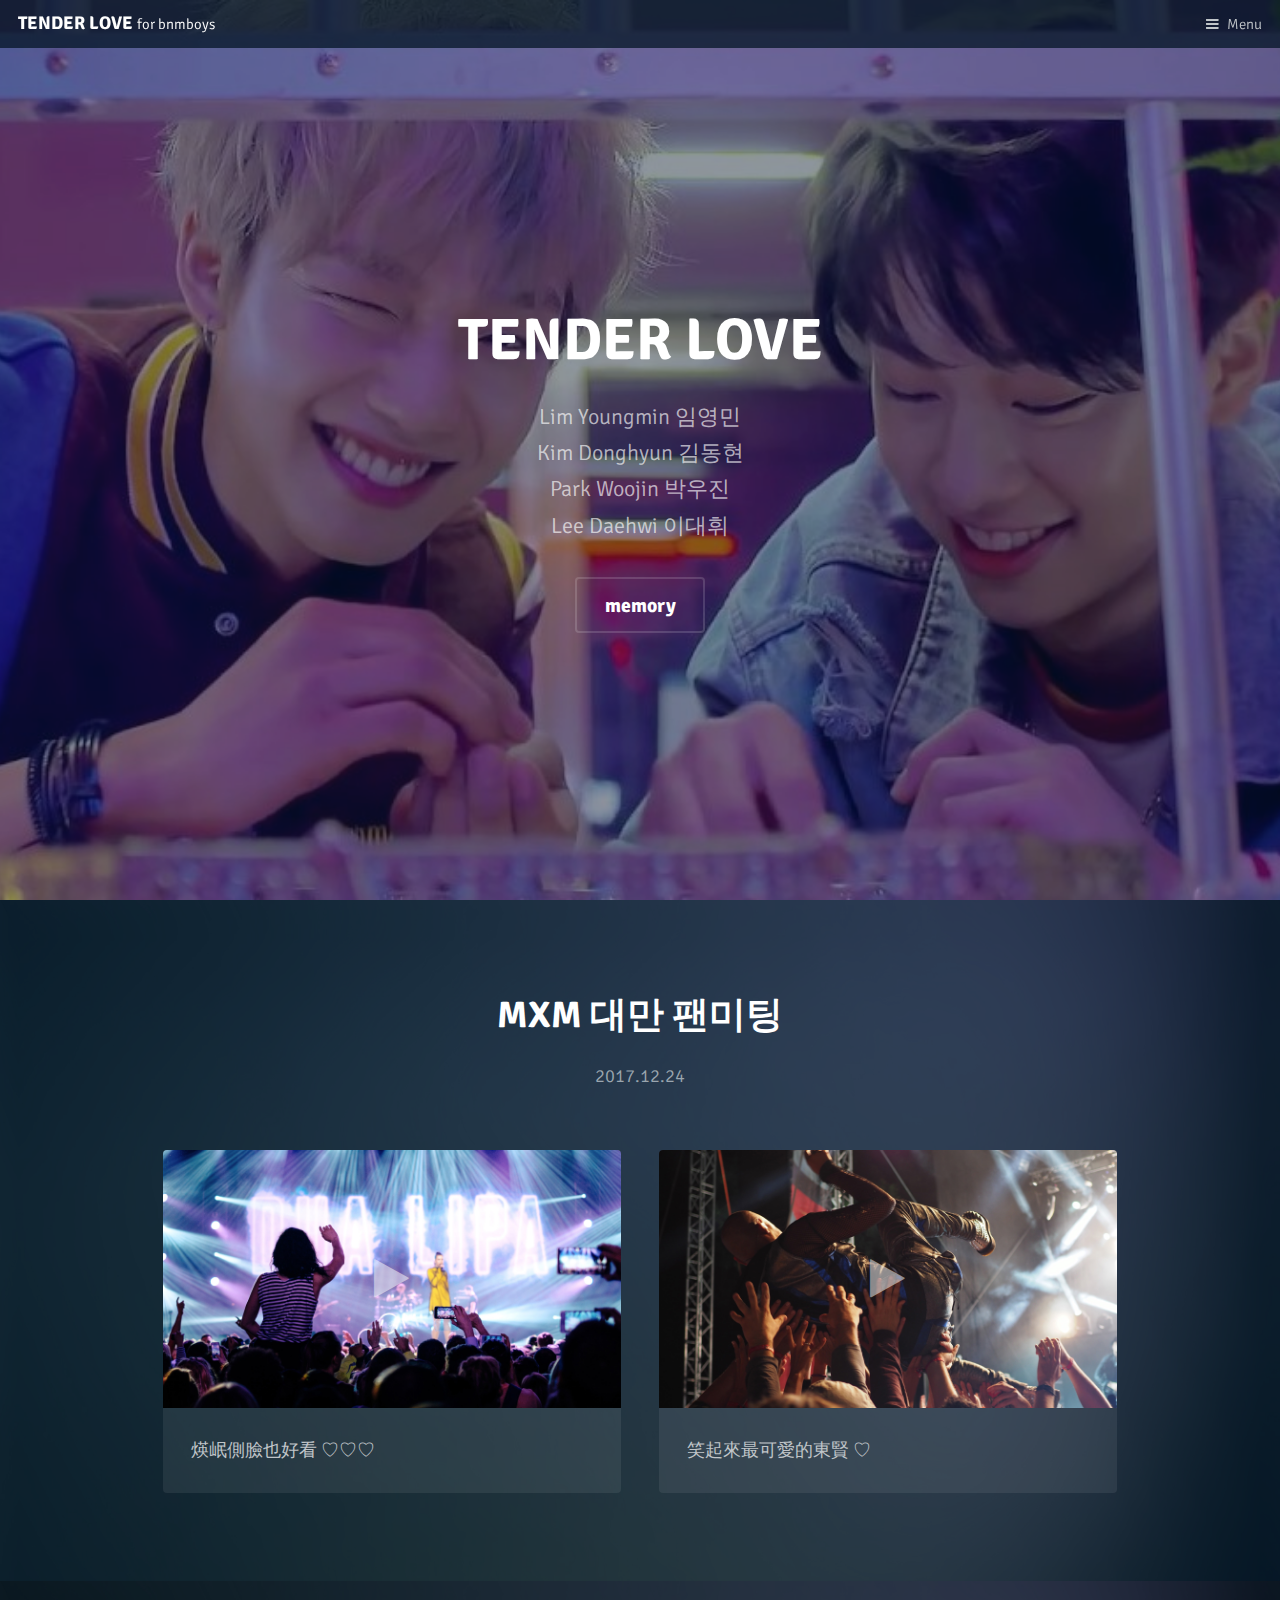
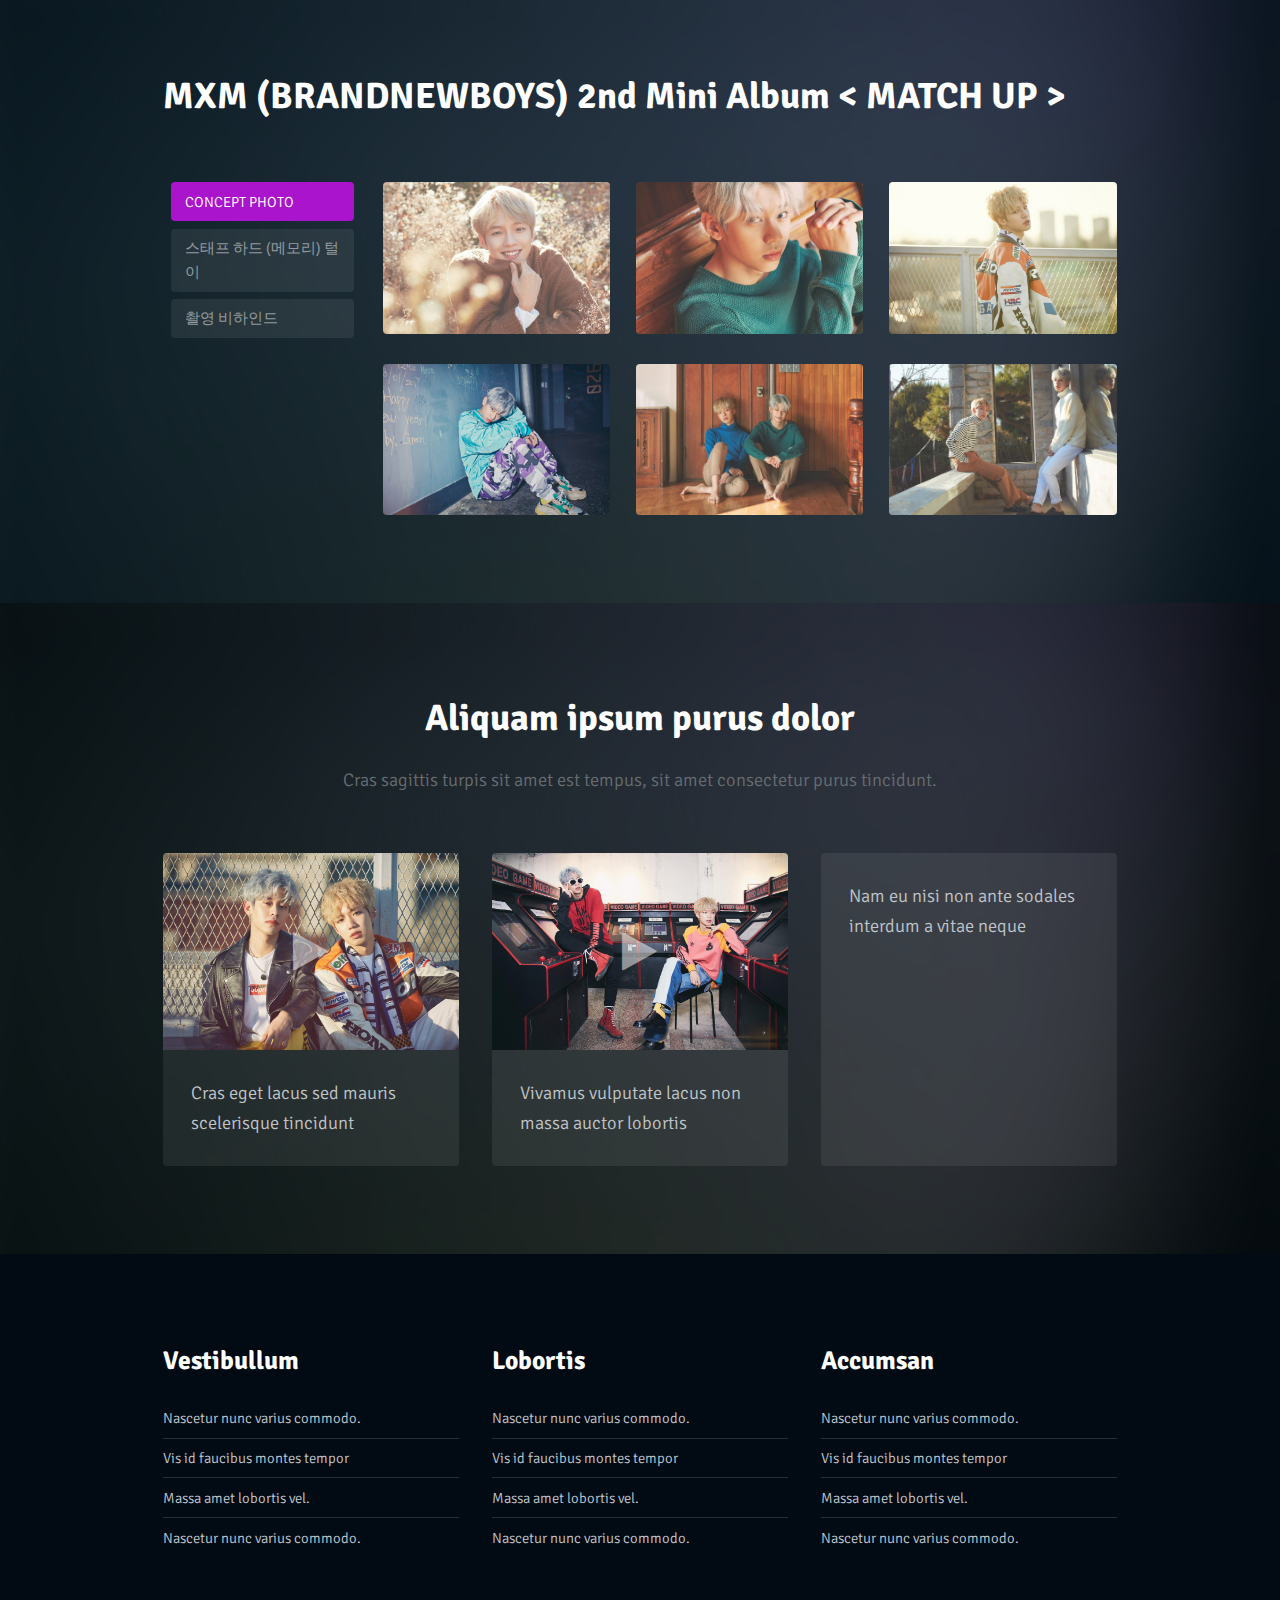
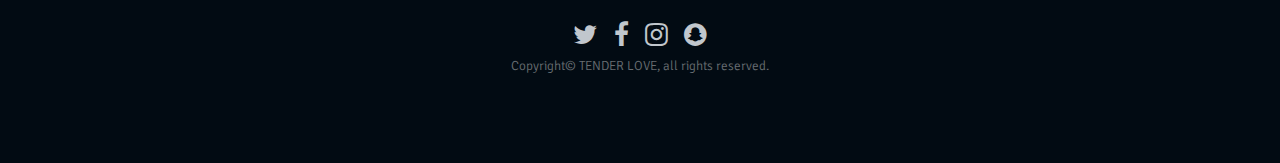
==== index.html @ dfe6dac9 "ｏｋ" ====
<!DOCTYPE HTML>
<html>
	<head>
		<title>TENDER LOVE</title>
		<meta charset="utf-8" />
		<meta name="viewport" content="width=device-width, initial-scale=1" />
		<link rel="stylesheet" href="assets/css/main.css" />
		<link rel="shortcut icon" href="images/pic00.jpg">
	</head>
	<body>

		<!-- Header -->
			<header id="header">
				<h1><a href="#">TENDER LOVE <span>for bnmboys</span></a></h1>
				<a href="#menu">Menu</a>
			</header>

		<!-- Nav -->
			<nav id="menu">
				<ul class="links">
					<li><a href="index.html">Home</a></li>
					<li><a href="generic.html">MXM TAIWAN FANMEETING</a></li>
					<li><a href="elements.html">MEMBERS INTRODUCE</a></li>
				</ul>
			</nav>

			<!-- Banner -->
			<!--
				To use a video as your background, set data-video to the name of your video without
				its extension (eg. images/banner). Your video must be available in both .mp4 and .webm
				formats to work correctly.
			-->
				<section id="banner" data-video="images/banner">
					<div class="inner">
						<header>
							<h1>TENDER LOVE</h1>
							<p>Lim Youngmin 임영민<br />Kim Donghyun 김동현<br />Park Woojin 박우진<br />Lee Daehwi 이대휘<br />
							</p>
						</header>
						<a href="#main" class="button big alt scrolly">memory</a>
					</div>

				</section>

		<!-- Main -->
			<div id="main">

			<!-- One -->
				<section class="wrapper style1">
					<div class="inner">
						<header class="align-center">
							<h2>MXM 대만 팬미팅</h2>
							<p>2017.12.24</p>
						</header>
						<!-- 2 Column Video Section -->
							<div class="flex flex-2">
								<div class="video col">
									<div class="image fit">
										<img src="images/pic07.jpg" alt="" />
										<div class="arrow">
											<div class="icon fa-play"></div>
										</div>
									</div>
									<p class="caption">
										煐岷側臉也好看 ♡♡♡
									</p>
									<a href="generic.html" class="link"><span>Click Me</span></a>
								</div>
								<div class="video col">
									<div class="image fit">
										<img src="images/pic08.jpg" alt="" />
										<div class="arrow">
											<div class="icon fa-play"></div>
										</div>
									</div>
									<p class="caption">
										笑起來最可愛的東賢 ♡
									</p>
									<a href="generic.html" class="link"><span>Click Me</span></a>
								</div>
							</div>
					</div>
				</section>

			<!-- Two -->
				<section class="wrapper style2">
					<div class="inner">
						<header>
							<h2>MXM (BRANDNEWBOYS) 2nd Mini Album < MATCH UP ></h2>
							
						</header>
						<!-- Tabbed Video Section -->
							<div class="flex flex-tabs">
								<ul class="tab-list">
									<li><a href="#" data-tab="tab-1" class="active">CONCEPT PHOTO</a></li>
									<li><a href="#" data-tab="tab-2">스태프 하드 (메모리) 털이</a></li>
									<li><a href="#" data-tab="tab-3">촬영 비하인드</a></li>
								</ul>
								<div class="tabs">

									<!-- Tab 1 -->
										<div class="tab tab-1 flex flex-3 active">
											<!-- Video Thumbnail -->
												<div class="video col">
													<div class="image fit">
														<img src="images/pic01.jpg" alt="" />
														<div class="arrow">
															
														</div>
													</div>
													<a href="generic.html" class="link"><span>Click Me</span></a>
												</div>
											<!-- Video Thumbnail -->
												<div class="video col">
													<div class="image fit">
														<img src="images/pic02.jpg" alt="" />
														<div class="arrow">
															
														</div>
													</div>
													<a href="generic.html" class="link"><span>Click Me</span></a>
												</div>
											<!-- Video Thumbnail -->
												<div class="video col">
													<div class="image fit">
														<img src="images/pic03.jpg" alt="" />
														<div class="arrow">
															
														</div>
													</div>
													<a href="generic.html" class="link"><span>Click Me</span></a>
												</div>
											<!-- Video Thumbnail -->
												<div class="video col">
													<div class="image fit">
														<img src="images/pic04.jpg" alt="" />
														<div class="arrow">
															
														</div>
													</div>
													<a href="generic.html" class="link"><span>Click Me</span></a>
												</div>
											<!-- Video Thumbnail -->
												<div class="video col">
													<div class="image fit">
														<img src="images/pic05.jpg" alt="" />
														<div class="arrow">
															
														</div>
													</div>
													<a href="generic.html" class="link"><span>Click Me</span></a>
												</div>
											<!-- Video Thumbnail -->
												<div class="video col">
													<div class="image fit">
														<img src="images/pic06.jpg" alt="" />
														<div class="arrow">
															
														</div>
													</div>
													<a href="generic.html" class="link"><span>Click Me</span></a>
												</div>
										</div>

									<!-- Tab 2 -->
										<div class="tab tab-2 flex flex-3">
											<!-- Video Thumbnail -->
												<div class="video col">
													<div class="image fit">
														<img src="images/pic12.jpg" alt="" />
														<div class="arrow">
															
														</div>
													</div>
													<a href="generic.html" class="link"><span>Click Me</span></a>
												</div>
											<!-- Video Thumbnail -->
												<div class="video col">
													<div class="image fit">
														<img src="images/pic13.jpg" alt="" />
														<div class="arrow">
															
														</div>
													</div>
													<a href="generic.html" class="link"><span>Click Me</span></a>
												</div>
											<!-- Video Thumbnail -->
												<div class="video col">
													<div class="image fit">
														<img src="images/pic14.jpg" alt="" />
														<div class="arrow">
															
														</div>
													</div>
													<a href="generic.html" class="link"><span>Click Me</span></a>
												</div>
											<!-- Video Thumbnail -->
												<div class="video col">
													<div class="image fit">
														<img src="images/pic15.jpg" alt="" />
														<div class="arrow">
															
														</div>
													</div>
													<a href="generic.html" class="link"><span>Click Me</span></a>
												</div>
											<!-- Video Thumbnail -->
												<div class="video col">
													<div class="image fit">
														<img src="images/pic16.jpg" alt="" />
														<div class="arrow">
															
														</div>
													</div>
													<a href="generic.html" class="link"><span>Click Me</span></a>
												</div>
											<!-- Video Thumbnail -->
												<div class="video col">
													<div class="image fit">
														<img src="images/pic17.jpg" alt="" />
														<div class="arrow">
															
														</div>
													</div>
													<a href="generic.html" class="link"><span>Click Me</span></a>
												</div>
										</div>

									<!-- Tab 3 -->
										<div class="tab tab-3 flex flex-3">
											<!-- Video Thumbnail -->
												<div class="video col">
													<div class="image fit">
														<img src="images/pic18.jpg" alt="" />
														<div class="arrow">
															
														</div>
													</div>
													<a href="generic.html" class="link"><span>Click Me</span></a>
												</div>
											<!-- Video Thumbnail -->
												<div class="video col">
													<div class="image fit">
														<img src="images/pic19.jpg" alt="" />
														<div class="arrow">
															
														</div>
													</div>
													<a href="generic.html" class="link"><span>Click Me</span></a>
												</div>
											<!-- Video Thumbnail -->
												<div class="video col">
													<div class="image fit">
														<img src="images/pic20.jpg" alt="" />
														<div class="arrow">
															
														</div>
													</div>
													<a href="generic.html" class="link"><span>Click Me</span></a>
												</div>
											<!-- Video Thumbnail -->
												<div class="video col">
													<div class="image fit">
														<img src="images/pic21.jpg" alt="" />
														<div class="arrow">
															
														</div>
													</div>
													<a href="generic.html" class="link"><span>Click Me</span></a>
												</div>
											<!-- Video Thumbnail -->
												<div class="video col">
													<div class="image fit">
														<img src="images/pic22.jpg" alt="" />
														<div class="arrow">
															
														</div>
													</div>
													<a href="generic.html" class="link"><span>Click Me</span></a>
												</div>
											<!-- Video Thumbnail -->
												<div class="video col">
													<div class="image fit">
														<img src="images/pic23.jpg" alt="" />
														<div class="arrow">
															<div class="icon fa-play"></div>
														</div>
													</div>
													<a href="generic.html" class="link"><span>Click Me</span></a>
												</div>
										</div>

								</div>
							</div>
					</div>
				</section>

			<!-- Three -->
				<section class="wrapper ">
					<div class="inner">
						<header class="align-center">
							<h2>Aliquam ipsum purus dolor</h2>
							<p>Cras sagittis turpis sit amet est tempus, sit amet consectetur purus tincidunt.</p>
						</header>

						<!-- 3 Column Video Section -->
							<div class="flex flex-3">
								<div class="video col">
									<div class="image fit">
										<img src="images/pic09.jpg" alt="" />
										<div class="arrow">
											<div class="icon fa-play"></div>
										</div>
									</div>
									<p class="caption">
										Cras eget lacus sed mauris scelerisque tincidunt
									</p>
									<a href="generic.html" class="link"><span>Click Me</span></a>
								</div>
								<div class="video col">
									<div class="image fit">
										<img src="images/pic10.jpg" alt="" />
										<div class="arrow">
											<div class="icon fa-play"></div>
										</div>
									</div>
									<p class="caption">
										Vivamus vulputate lacus non massa auctor lobortis
									</p>
									<a href="generic.html" class="link"><span>Click Me</span></a>
								</div>
								<div class="video col">
									<div class="image fit">
										<img src="images/pic11.jpg" alt="" />
										<div class="arrow">
											<div class="icon fa-play"></div>
										</div>
									</div>
									<p class="caption">
										Nam eu nisi non ante sodales interdum a vitae neque
									</p>
									<a href="generic.html" class="link"><span>Click Me</span></a>
								</div>
							</div>
					</div>
				</section>

			</div>

		<!-- Footer -->
			<footer id="footer">
				<div class="inner">
					<div class="flex flex-3">
						<div class="col">
							<h3>Vestibullum</h3>
							<ul class="alt">
								<li><a href="#">Nascetur nunc varius commodo.</a></li>
								<li><a href="#">Vis id faucibus montes tempor</a></li>
								<li><a href="#">Massa amet lobortis vel.</a></li>
								<li><a href="#">Nascetur nunc varius commodo.</a></li>
							</ul>
						</div>
						<div class="col">
							<h3>Lobortis</h3>
							<ul class="alt">
								<li><a href="#">Nascetur nunc varius commodo.</a></li>
								<li><a href="#">Vis id faucibus montes tempor</a></li>
								<li><a href="#">Massa amet lobortis vel.</a></li>
								<li><a href="#">Nascetur nunc varius commodo.</a></li>
							</ul>
						</div>
						<div class="col">
							<h3>Accumsan</h3>
							<ul class="alt">
								<li><a href="#">Nascetur nunc varius commodo.</a></li>
								<li><a href="#">Vis id faucibus montes tempor</a></li>
								<li><a href="#">Massa amet lobortis vel.</a></li>
								<li><a href="#">Nascetur nunc varius commodo.</a></li>
							</ul>
						</div>
					</div>
				</div>
				<div class="copyright">
					<ul class="icons">
						<li><a href="#" class="icon fa-twitter"><span class="label">Twitter</span></a></li>
						<li><a href="#" class="icon fa-facebook"><span class="label">Facebook</span></a></li>
						<li><a href="#" class="icon fa-instagram"><span class="label">Instagram</span></a></li>
						<li><a href="#" class="icon fa-snapchat"><span class="label">Snapchat</span></a></li>
					</ul>
					Copyright&copy; TENDER LOVE, all rights reserved.
				</div>
			</footer>

		<!-- Scripts -->
			<script src="assets/js/jquery.min.js"></script>
			<script src="assets/js/jquery.scrolly.min.js"></script>
			<script src="assets/js/skel.min.js"></script>
			<script src="assets/js/util.js"></script>
			<script src="assets/js/main.js"></script>

	</body>
</html>
---- assets/css/main.css ----
@charset "UTF-8";
@import url(font-awesome.min.css);
@import url("https://fonts.googleapis.com/css?family=Signika:300,700");

/*
	Broadcast by TEMPLATED
	templated.co @templatedco
	Released for free under the Creative Commons Attribution 3.0 license (templated.co/license)
*/

/* Reset */

	html, body, div, span, applet, object, iframe, h1, h2, h3, h4, h5, h6, p, blockquote, pre, a, abbr, acronym, address, big, cite, code, del, dfn, em, img, ins, kbd, q, s, samp, small, strike, strong, sub, sup, tt, var, b, u, i, center, dl, dt, dd, ol, ul, li, fieldset, form, label, legend, table, caption, tbody, tfoot, thead, tr, th, td, article, aside, canvas, details, embed, figure, figcaption, footer, header, hgroup, menu, nav, output, ruby, section, summary, time, mark, audio, video {
		margin: 0;
		padding: 0;
		border: 0;
		font-size: 100%;
		font: inherit;
		vertical-align: baseline;
	}

	article, aside, details, figcaption, figure, footer, header, hgroup, menu, nav, section {
		display: block;
	}

	body {
		line-height: 1;
	}

	ol, ul {
		list-style: none;
	}

	blockquote, q {
		quotes: none;
	}

	blockquote:before, blockquote:after, q:before, q:after {
		content: '';
		content: none;
	}

	table {
		border-collapse: collapse;
		border-spacing: 0;
	}

	body {
		-webkit-text-size-adjust: none;
	}

/* Box Model */

	*, *:before, *:after {
		-moz-box-sizing: border-box;
		-webkit-box-sizing: border-box;
		box-sizing: border-box;
	}

/* Containers */

	.container {
		margin-left: auto;
		margin-right: auto;
	}

	.container.\31 25\25 {
		width: 100%;
		max-width: 100em;
		min-width: 80em;
	}

	.container.\37 5\25 {
		width: 60em;
	}

	.container.\35 0\25 {
		width: 40em;
	}

	.container.\32 5\25 {
		width: 20em;
	}

	.container {
		width: 80em;
	}

	@media screen and (max-width: 1680px) {

		.container.\31 25\25 {
			width: 100%;
			max-width: 100em;
			min-width: 80em;
		}

		.container.\37 5\25 {
			width: 60em;
		}

		.container.\35 0\25 {
			width: 40em;
		}

		.container.\32 5\25 {
			width: 20em;
		}

		.container {
			width: 80em;
		}

	}

	@media screen and (max-width: 1280px) {

		.container.\31 25\25 {
			width: 100%;
			max-width: 81.25em;
			min-width: 65em;
		}

		.container.\37 5\25 {
			width: 48.75em;
		}

		.container.\35 0\25 {
			width: 32.5em;
		}

		.container.\32 5\25 {
			width: 16.25em;
		}

		.container {
			width: 65em;
		}

	}

	@media screen and (max-width: 980px) {

		.container.\31 25\25 {
			width: 100%;
			max-width: 112.5%;
			min-width: 90%;
		}

		.container.\37 5\25 {
			width: 67.5%;
		}

		.container.\35 0\25 {
			width: 45%;
		}

		.container.\32 5\25 {
			width: 22.5%;
		}

		.container {
			width: 90%;
		}

	}

	@media screen and (max-width: 736px) {

		.container.\31 25\25 {
			width: 100%;
			max-width: 112.5%;
			min-width: 90%;
		}

		.container.\37 5\25 {
			width: 67.5%;
		}

		.container.\35 0\25 {
			width: 45%;
		}

		.container.\32 5\25 {
			width: 22.5%;
		}

		.container {
			width: 90% !important;
		}

	}

	@media screen and (max-width: 480px) {

		.container.\31 25\25 {
			width: 100%;
			max-width: 112.5%;
			min-width: 90%;
		}

		.container.\37 5\25 {
			width: 67.5%;
		}

		.container.\35 0\25 {
			width: 45%;
		}

		.container.\32 5\25 {
			width: 22.5%;
		}

		.container {
			width: 90% !important;
		}

	}

/* Grid */

	.row {
		border-bottom: solid 1px transparent;
		-moz-box-sizing: border-box;
		-webkit-box-sizing: border-box;
		box-sizing: border-box;
	}

	.row > * {
		float: left;
		-moz-box-sizing: border-box;
		-webkit-box-sizing: border-box;
		box-sizing: border-box;
	}

	.row:after, .row:before {
		content: '';
		display: block;
		clear: both;
		height: 0;
	}

	.row.uniform > * > :first-child {
		margin-top: 0;
	}

	.row.uniform > * > :last-child {
		margin-bottom: 0;
	}

	.row.\30 \25 > * {
		padding: 0 0 0 0em;
	}

	.row.\30 \25 {
		margin: 0 0 -1px 0em;
	}

	.row.uniform.\30 \25 > * {
		padding: 0em 0 0 0em;
	}

	.row.uniform.\30 \25 {
		margin: 0em 0 -1px 0em;
	}

	.row > * {
		padding: 0 0 0 2em;
	}

	.row {
		margin: 0 0 -1px -2em;
	}

	.row.uniform > * {
		padding: 2em 0 0 2em;
	}

	.row.uniform {
		margin: -2em 0 -1px -2em;
	}

	.row.\32 00\25 > * {
		padding: 0 0 0 4em;
	}

	.row.\32 00\25 {
		margin: 0 0 -1px -4em;
	}

	.row.uniform.\32 00\25 > * {
		padding: 4em 0 0 4em;
	}

	.row.uniform.\32 00\25 {
		margin: -4em 0 -1px -4em;
	}

	.row.\31 50\25 > * {
		padding: 0 0 0 3em;
	}

	.row.\31 50\25 {
		margin: 0 0 -1px -3em;
	}

	.row.uniform.\31 50\25 > * {
		padding: 3em 0 0 3em;
	}

	.row.uniform.\31 50\25 {
		margin: -3em 0 -1px -3em;
	}

	.row.\35 0\25 > * {
		padding: 0 0 0 1em;
	}

	.row.\35 0\25 {
		margin: 0 0 -1px -1em;
	}

	.row.uniform.\35 0\25 > * {
		padding: 1em 0 0 1em;
	}

	.row.uniform.\35 0\25 {
		margin: -1em 0 -1px -1em;
	}

	.row.\32 5\25 > * {
		padding: 0 0 0 0.5em;
	}

	.row.\32 5\25 {
		margin: 0 0 -1px -0.5em;
	}

	.row.uniform.\32 5\25 > * {
		padding: 0.5em 0 0 0.5em;
	}

	.row.uniform.\32 5\25 {
		margin: -0.5em 0 -1px -0.5em;
	}

	.\31 2u, .\31 2u\24 {
		width: 100%;
		clear: none;
		margin-left: 0;
	}

	.\31 1u, .\31 1u\24 {
		width: 91.6666666667%;
		clear: none;
		margin-left: 0;
	}

	.\31 0u, .\31 0u\24 {
		width: 83.3333333333%;
		clear: none;
		margin-left: 0;
	}

	.\39 u, .\39 u\24 {
		width: 75%;
		clear: none;
		margin-left: 0;
	}

	.\38 u, .\38 u\24 {
		width: 66.6666666667%;
		clear: none;
		margin-left: 0;
	}

	.\37 u, .\37 u\24 {
		width: 58.3333333333%;
		clear: none;
		margin-left: 0;
	}

	.\36 u, .\36 u\24 {
		width: 50%;
		clear: none;
		margin-left: 0;
	}

	.\35 u, .\35 u\24 {
		width: 41.6666666667%;
		clear: none;
		margin-left: 0;
	}

	.\34 u, .\34 u\24 {
		width: 33.3333333333%;
		clear: none;
		margin-left: 0;
	}

	.\33 u, .\33 u\24 {
		width: 25%;
		clear: none;
		margin-left: 0;
	}

	.\32 u, .\32 u\24 {
		width: 16.6666666667%;
		clear: none;
		margin-left: 0;
	}

	.\31 u, .\31 u\24 {
		width: 8.3333333333%;
		clear: none;
		margin-left: 0;
	}

	.\31 2u\24 + *,
	.\31 1u\24 + *,
	.\31 0u\24 + *,
	.\39 u\24 + *,
	.\38 u\24 + *,
	.\37 u\24 + *,
	.\36 u\24 + *,
	.\35 u\24 + *,
	.\34 u\24 + *,
	.\33 u\24 + *,
	.\32 u\24 + *,
	.\31 u\24 + * {
		clear: left;
	}

	.\-11u {
		margin-left: 91.66667%;
	}

	.\-10u {
		margin-left: 83.33333%;
	}

	.\-9u {
		margin-left: 75%;
	}

	.\-8u {
		margin-left: 66.66667%;
	}

	.\-7u {
		margin-left: 58.33333%;
	}

	.\-6u {
		margin-left: 50%;
	}

	.\-5u {
		margin-left: 41.66667%;
	}

	.\-4u {
		margin-left: 33.33333%;
	}

	.\-3u {
		margin-left: 25%;
	}

	.\-2u {
		margin-left: 16.66667%;
	}

	.\-1u {
		margin-left: 8.33333%;
	}

	@media screen and (max-width: 1680px) {

		.row > * {
			padding: 0 0 0 2em;
		}

		.row {
			margin: 0 0 -1px -2em;
		}

		.row.uniform > * {
			padding: 2em 0 0 2em;
		}

		.row.uniform {
			margin: -2em 0 -1px -2em;
		}

		.row.\32 00\25 > * {
			padding: 0 0 0 4em;
		}

		.row.\32 00\25 {
			margin: 0 0 -1px -4em;
		}

		.row.uniform.\32 00\25 > * {
			padding: 4em 0 0 4em;
		}

		.row.uniform.\32 00\25 {
			margin: -4em 0 -1px -4em;
		}

		.row.\31 50\25 > * {
			padding: 0 0 0 3em;
		}

		.row.\31 50\25 {
			margin: 0 0 -1px -3em;
		}

		.row.uniform.\31 50\25 > * {
			padding: 3em 0 0 3em;
		}

		.row.uniform.\31 50\25 {
			margin: -3em 0 -1px -3em;
		}

		.row.\35 0\25 > * {
			padding: 0 0 0 1em;
		}

		.row.\35 0\25 {
			margin: 0 0 -1px -1em;
		}

		.row.uniform.\35 0\25 > * {
			padding: 1em 0 0 1em;
		}

		.row.uniform.\35 0\25 {
			margin: -1em 0 -1px -1em;
		}

		.row.\32 5\25 > * {
			padding: 0 0 0 0.5em;
		}

		.row.\32 5\25 {
			margin: 0 0 -1px -0.5em;
		}

		.row.uniform.\32 5\25 > * {
			padding: 0.5em 0 0 0.5em;
		}

		.row.uniform.\32 5\25 {
			margin: -0.5em 0 -1px -0.5em;
		}

		.\31 2u\28xlarge\29, .\31 2u\24\28xlarge\29 {
			width: 100%;
			clear: none;
			margin-left: 0;
		}

		.\31 1u\28xlarge\29, .\31 1u\24\28xlarge\29 {
			width: 91.6666666667%;
			clear: none;
			margin-left: 0;
		}

		.\31 0u\28xlarge\29, .\31 0u\24\28xlarge\29 {
			width: 83.3333333333%;
			clear: none;
			margin-left: 0;
		}

		.\39 u\28xlarge\29, .\39 u\24\28xlarge\29 {
			width: 75%;
			clear: none;
			margin-left: 0;
		}

		.\38 u\28xlarge\29, .\38 u\24\28xlarge\29 {
			width: 66.6666666667%;
			clear: none;
			margin-left: 0;
		}

		.\37 u\28xlarge\29, .\37 u\24\28xlarge\29 {
			width: 58.3333333333%;
			clear: none;
			margin-left: 0;
		}

		.\36 u\28xlarge\29, .\36 u\24\28xlarge\29 {
			width: 50%;
			clear: none;
			margin-left: 0;
		}

		.\35 u\28xlarge\29, .\35 u\24\28xlarge\29 {
			width: 41.6666666667%;
			clear: none;
			margin-left: 0;
		}

		.\34 u\28xlarge\29, .\34 u\24\28xlarge\29 {
			width: 33.3333333333%;
			clear: none;
			margin-left: 0;
		}

		.\33 u\28xlarge\29, .\33 u\24\28xlarge\29 {
			width: 25%;
			clear: none;
			margin-left: 0;
		}

		.\32 u\28xlarge\29, .\32 u\24\28xlarge\29 {
			width: 16.6666666667%;
			clear: none;
			margin-left: 0;
		}

		.\31 u\28xlarge\29, .\31 u\24\28xlarge\29 {
			width: 8.3333333333%;
			clear: none;
			margin-left: 0;
		}

		.\31 2u\24\28xlarge\29 + *,
		.\31 1u\24\28xlarge\29 + *,
		.\31 0u\24\28xlarge\29 + *,
		.\39 u\24\28xlarge\29 + *,
		.\38 u\24\28xlarge\29 + *,
		.\37 u\24\28xlarge\29 + *,
		.\36 u\24\28xlarge\29 + *,
		.\35 u\24\28xlarge\29 + *,
		.\34 u\24\28xlarge\29 + *,
		.\33 u\24\28xlarge\29 + *,
		.\32 u\24\28xlarge\29 + *,
		.\31 u\24\28xlarge\29 + * {
			clear: left;
		}

		.\-11u\28xlarge\29 {
			margin-left: 91.66667%;
		}

		.\-10u\28xlarge\29 {
			margin-left: 83.33333%;
		}

		.\-9u\28xlarge\29 {
			margin-left: 75%;
		}

		.\-8u\28xlarge\29 {
			margin-left: 66.66667%;
		}

		.\-7u\28xlarge\29 {
			margin-left: 58.33333%;
		}

		.\-6u\28xlarge\29 {
			margin-left: 50%;
		}

		.\-5u\28xlarge\29 {
			margin-left: 41.66667%;
		}

		.\-4u\28xlarge\29 {
			margin-left: 33.33333%;
		}

		.\-3u\28xlarge\29 {
			margin-left: 25%;
		}

		.\-2u\28xlarge\29 {
			margin-left: 16.66667%;
		}

		.\-1u\28xlarge\29 {
			margin-left: 8.33333%;
		}

	}

	@media screen and (max-width: 1280px) {

		.row > * {
			padding: 0 0 0 1.5em;
		}

		.row {
			margin: 0 0 -1px -1.5em;
		}

		.row.uniform > * {
			padding: 1.5em 0 0 1.5em;
		}

		.row.uniform {
			margin: -1.5em 0 -1px -1.5em;
		}

		.row.\32 00\25 > * {
			padding: 0 0 0 3em;
		}

		.row.\32 00\25 {
			margin: 0 0 -1px -3em;
		}

		.row.uniform.\32 00\25 > * {
			padding: 3em 0 0 3em;
		}

		.row.uniform.\32 00\25 {
			margin: -3em 0 -1px -3em;
		}

		.row.\31 50\25 > * {
			padding: 0 0 0 2.25em;
		}

		.row.\31 50\25 {
			margin: 0 0 -1px -2.25em;
		}

		.row.uniform.\31 50\25 > * {
			padding: 2.25em 0 0 2.25em;
		}

		.row.uniform.\31 50\25 {
			margin: -2.25em 0 -1px -2.25em;
		}

		.row.\35 0\25 > * {
			padding: 0 0 0 0.75em;
		}

		.row.\35 0\25 {
			margin: 0 0 -1px -0.75em;
		}

		.row.uniform.\35 0\25 > * {
			padding: 0.75em 0 0 0.75em;
		}

		.row.uniform.\35 0\25 {
			margin: -0.75em 0 -1px -0.75em;
		}

		.row.\32 5\25 > * {
			padding: 0 0 0 0.375em;
		}

		.row.\32 5\25 {
			margin: 0 0 -1px -0.375em;
		}

		.row.uniform.\32 5\25 > * {
			padding: 0.375em 0 0 0.375em;
		}

		.row.uniform.\32 5\25 {
			margin: -0.375em 0 -1px -0.375em;
		}

		.\31 2u\28large\29, .\31 2u\24\28large\29 {
			width: 100%;
			clear: none;
			margin-left: 0;
		}

		.\31 1u\28large\29, .\31 1u\24\28large\29 {
			width: 91.6666666667%;
			clear: none;
			margin-left: 0;
		}

		.\31 0u\28large\29, .\31 0u\24\28large\29 {
			width: 83.3333333333%;
			clear: none;
			margin-left: 0;
		}

		.\39 u\28large\29, .\39 u\24\28large\29 {
			width: 75%;
			clear: none;
			margin-left: 0;
		}

		.\38 u\28large\29, .\38 u\24\28large\29 {
			width: 66.6666666667%;
			clear: none;
			margin-left: 0;
		}

		.\37 u\28large\29, .\37 u\24\28large\29 {
			width: 58.3333333333%;
			clear: none;
			margin-left: 0;
		}

		.\36 u\28large\29, .\36 u\24\28large\29 {
			width: 50%;
			clear: none;
			margin-left: 0;
		}

		.\35 u\28large\29, .\35 u\24\28large\29 {
			width: 41.6666666667%;
			clear: none;
			margin-left: 0;
		}

		.\34 u\28large\29, .\34 u\24\28large\29 {
			width: 33.3333333333%;
			clear: none;
			margin-left: 0;
		}

		.\33 u\28large\29, .\33 u\24\28large\29 {
			width: 25%;
			clear: none;
			margin-left: 0;
		}

		.\32 u\28large\29, .\32 u\24\28large\29 {
			width: 16.6666666667%;
			clear: none;
			margin-left: 0;
		}

		.\31 u\28large\29, .\31 u\24\28large\29 {
			width: 8.3333333333%;
			clear: none;
			margin-left: 0;
		}

		.\31 2u\24\28large\29 + *,
		.\31 1u\24\28large\29 + *,
		.\31 0u\24\28large\29 + *,
		.\39 u\24\28large\29 + *,
		.\38 u\24\28large\29 + *,
		.\37 u\24\28large\29 + *,
		.\36 u\24\28large\29 + *,
		.\35 u\24\28large\29 + *,
		.\34 u\24\28large\29 + *,
		.\33 u\24\28large\29 + *,
		.\32 u\24\28large\29 + *,
		.\31 u\24\28large\29 + * {
			clear: left;
		}

		.\-11u\28large\29 {
			margin-left: 91.66667%;
		}

		.\-10u\28large\29 {
			margin-left: 83.33333%;
		}

		.\-9u\28large\29 {
			margin-left: 75%;
		}

		.\-8u\28large\29 {
			margin-left: 66.66667%;
		}

		.\-7u\28large\29 {
			margin-left: 58.33333%;
		}

		.\-6u\28large\29 {
			margin-left: 50%;
		}

		.\-5u\28large\29 {
			margin-left: 41.66667%;
		}

		.\-4u\28large\29 {
			margin-left: 33.33333%;
		}

		.\-3u\28large\29 {
			margin-left: 25%;
		}

		.\-2u\28large\29 {
			margin-left: 16.66667%;
		}

		.\-1u\28large\29 {
			margin-left: 8.33333%;
		}

	}

	@media screen and (max-width: 980px) {

		.row > * {
			padding: 0 0 0 1.5em;
		}

		.row {
			margin: 0 0 -1px -1.5em;
		}

		.row.uniform > * {
			padding: 1.5em 0 0 1.5em;
		}

		.row.uniform {
			margin: -1.5em 0 -1px -1.5em;
		}

		.row.\32 00\25 > * {
			padding: 0 0 0 3em;
		}

		.row.\32 00\25 {
			margin: 0 0 -1px -3em;
		}

		.row.uniform.\32 00\25 > * {
			padding: 3em 0 0 3em;
		}

		.row.uniform.\32 00\25 {
			margin: -3em 0 -1px -3em;
		}

		.row.\31 50\25 > * {
			padding: 0 0 0 2.25em;
		}

		.row.\31 50\25 {
			margin: 0 0 -1px -2.25em;
		}

		.row.uniform.\31 50\25 > * {
			padding: 2.25em 0 0 2.25em;
		}

		.row.uniform.\31 50\25 {
			margin: -2.25em 0 -1px -2.25em;
		}

		.row.\35 0\25 > * {
			padding: 0 0 0 0.75em;
		}

		.row.\35 0\25 {
			margin: 0 0 -1px -0.75em;
		}

		.row.uniform.\35 0\25 > * {
			padding: 0.75em 0 0 0.75em;
		}

		.row.uniform.\35 0\25 {
			margin: -0.75em 0 -1px -0.75em;
		}

		.row.\32 5\25 > * {
			padding: 0 0 0 0.375em;
		}

		.row.\32 5\25 {
			margin: 0 0 -1px -0.375em;
		}

		.row.uniform.\32 5\25 > * {
			padding: 0.375em 0 0 0.375em;
		}

		.row.uniform.\32 5\25 {
			margin: -0.375em 0 -1px -0.375em;
		}

		.\31 2u\28medium\29, .\31 2u\24\28medium\29 {
			width: 100%;
			clear: none;
			margin-left: 0;
		}

		.\31 1u\28medium\29, .\31 1u\24\28medium\29 {
			width: 91.6666666667%;
			clear: none;
			margin-left: 0;
		}

		.\31 0u\28medium\29, .\31 0u\24\28medium\29 {
			width: 83.3333333333%;
			clear: none;
			margin-left: 0;
		}

		.\39 u\28medium\29, .\39 u\24\28medium\29 {
			width: 75%;
			clear: none;
			margin-left: 0;
		}

		.\38 u\28medium\29, .\38 u\24\28medium\29 {
			width: 66.6666666667%;
			clear: none;
			margin-left: 0;
		}

		.\37 u\28medium\29, .\37 u\24\28medium\29 {
			width: 58.3333333333%;
			clear: none;
			margin-left: 0;
		}

		.\36 u\28medium\29, .\36 u\24\28medium\29 {
			width: 50%;
			clear: none;
			margin-left: 0;
		}

		.\35 u\28medium\29, .\35 u\24\28medium\29 {
			width: 41.6666666667%;
			clear: none;
			margin-left: 0;
		}

		.\34 u\28medium\29, .\34 u\24\28medium\29 {
			width: 33.3333333333%;
			clear: none;
			margin-left: 0;
		}

		.\33 u\28medium\29, .\33 u\24\28medium\29 {
			width: 25%;
			clear: none;
			margin-left: 0;
		}

		.\32 u\28medium\29, .\32 u\24\28medium\29 {
			width: 16.6666666667%;
			clear: none;
			margin-left: 0;
		}

		.\31 u\28medium\29, .\31 u\24\28medium\29 {
			width: 8.3333333333%;
			clear: none;
			margin-left: 0;
		}

		.\31 2u\24\28medium\29 + *,
		.\31 1u\24\28medium\29 + *,
		.\31 0u\24\28medium\29 + *,
		.\39 u\24\28medium\29 + *,
		.\38 u\24\28medium\29 + *,
		.\37 u\24\28medium\29 + *,
		.\36 u\24\28medium\29 + *,
		.\35 u\24\28medium\29 + *,
		.\34 u\24\28medium\29 + *,
		.\33 u\24\28medium\29 + *,
		.\32 u\24\28medium\29 + *,
		.\31 u\24\28medium\29 + * {
			clear: left;
		}

		.\-11u\28medium\29 {
			margin-left: 91.66667%;
		}

		.\-10u\28medium\29 {
			margin-left: 83.33333%;
		}

		.\-9u\28medium\29 {
			margin-left: 75%;
		}

		.\-8u\28medium\29 {
			margin-left: 66.66667%;
		}

		.\-7u\28medium\29 {
			margin-left: 58.33333%;
		}

		.\-6u\28medium\29 {
			margin-left: 50%;
		}

		.\-5u\28medium\29 {
			margin-left: 41.66667%;
		}

		.\-4u\28medium\29 {
			margin-left: 33.33333%;
		}

		.\-3u\28medium\29 {
			margin-left: 25%;
		}

		.\-2u\28medium\29 {
			margin-left: 16.66667%;
		}

		.\-1u\28medium\29 {
			margin-left: 8.33333%;
		}

	}

	@media screen and (max-width: 736px) {

		.row > * {
			padding: 0 0 0 1.25em;
		}

		.row {
			margin: 0 0 -1px -1.25em;
		}

		.row.uniform > * {
			padding: 1.25em 0 0 1.25em;
		}

		.row.uniform {
			margin: -1.25em 0 -1px -1.25em;
		}

		.row.\32 00\25 > * {
			padding: 0 0 0 2.5em;
		}

		.row.\32 00\25 {
			margin: 0 0 -1px -2.5em;
		}

		.row.uniform.\32 00\25 > * {
			padding: 2.5em 0 0 2.5em;
		}

		.row.uniform.\32 00\25 {
			margin: -2.5em 0 -1px -2.5em;
		}

		.row.\31 50\25 > * {
			padding: 0 0 0 1.875em;
		}

		.row.\31 50\25 {
			margin: 0 0 -1px -1.875em;
		}

		.row.uniform.\31 50\25 > * {
			padding: 1.875em 0 0 1.875em;
		}

		.row.uniform.\31 50\25 {
			margin: -1.875em 0 -1px -1.875em;
		}

		.row.\35 0\25 > * {
			padding: 0 0 0 0.625em;
		}

		.row.\35 0\25 {
			margin: 0 0 -1px -0.625em;
		}

		.row.uniform.\35 0\25 > * {
			padding: 0.625em 0 0 0.625em;
		}

		.row.uniform.\35 0\25 {
			margin: -0.625em 0 -1px -0.625em;
		}

		.row.\32 5\25 > * {
			padding: 0 0 0 0.3125em;
		}

		.row.\32 5\25 {
			margin: 0 0 -1px -0.3125em;
		}

		.row.uniform.\32 5\25 > * {
			padding: 0.3125em 0 0 0.3125em;
		}

		.row.uniform.\32 5\25 {
			margin: -0.3125em 0 -1px -0.3125em;
		}

		.\31 2u\28small\29, .\31 2u\24\28small\29 {
			width: 100%;
			clear: none;
			margin-left: 0;
		}

		.\31 1u\28small\29, .\31 1u\24\28small\29 {
			width: 91.6666666667%;
			clear: none;
			margin-left: 0;
		}

		.\31 0u\28small\29, .\31 0u\24\28small\29 {
			width: 83.3333333333%;
			clear: none;
			margin-left: 0;
		}

		.\39 u\28small\29, .\39 u\24\28small\29 {
			width: 75%;
			clear: none;
			margin-left: 0;
		}

		.\38 u\28small\29, .\38 u\24\28small\29 {
			width: 66.6666666667%;
			clear: none;
			margin-left: 0;
		}

		.\37 u\28small\29, .\37 u\24\28small\29 {
			width: 58.3333333333%;
			clear: none;
			margin-left: 0;
		}

		.\36 u\28small\29, .\36 u\24\28small\29 {
			width: 50%;
			clear: none;
			margin-left: 0;
		}

		.\35 u\28small\29, .\35 u\24\28small\29 {
			width: 41.6666666667%;
			clear: none;
			margin-left: 0;
		}

		.\34 u\28small\29, .\34 u\24\28small\29 {
			width: 33.3333333333%;
			clear: none;
			margin-left: 0;
		}

		.\33 u\28small\29, .\33 u\24\28small\29 {
			width: 25%;
			clear: none;
			margin-left: 0;
		}

		.\32 u\28small\29, .\32 u\24\28small\29 {
			width: 16.6666666667%;
			clear: none;
			margin-left: 0;
		}

		.\31 u\28small\29, .\31 u\24\28small\29 {
			width: 8.3333333333%;
			clear: none;
			margin-left: 0;
		}

		.\31 2u\24\28small\29 + *,
		.\31 1u\24\28small\29 + *,
		.\31 0u\24\28small\29 + *,
		.\39 u\24\28small\29 + *,
		.\38 u\24\28small\29 + *,
		.\37 u\24\28small\29 + *,
		.\36 u\24\28small\29 + *,
		.\35 u\24\28small\29 + *,
		.\34 u\24\28small\29 + *,
		.\33 u\24\28small\29 + *,
		.\32 u\24\28small\29 + *,
		.\31 u\24\28small\29 + * {
			clear: left;
		}

		.\-11u\28small\29 {
			margin-left: 91.66667%;
		}

		.\-10u\28small\29 {
			margin-left: 83.33333%;
		}

		.\-9u\28small\29 {
			margin-left: 75%;
		}

		.\-8u\28small\29 {
			margin-left: 66.66667%;
		}

		.\-7u\28small\29 {
			margin-left: 58.33333%;
		}

		.\-6u\28small\29 {
			margin-left: 50%;
		}

		.\-5u\28small\29 {
			margin-left: 41.66667%;
		}

		.\-4u\28small\29 {
			margin-left: 33.33333%;
		}

		.\-3u\28small\29 {
			margin-left: 25%;
		}

		.\-2u\28small\29 {
			margin-left: 16.66667%;
		}

		.\-1u\28small\29 {
			margin-left: 8.33333%;
		}

	}

	@media screen and (max-width: 480px) {

		.row > * {
			padding: 0 0 0 1.25em;
		}

		.row {
			margin: 0 0 -1px -1.25em;
		}

		.row.uniform > * {
			padding: 1.25em 0 0 1.25em;
		}

		.row.uniform {
			margin: -1.25em 0 -1px -1.25em;
		}

		.row.\32 00\25 > * {
			padding: 0 0 0 2.5em;
		}

		.row.\32 00\25 {
			margin: 0 0 -1px -2.5em;
		}

		.row.uniform.\32 00\25 > * {
			padding: 2.5em 0 0 2.5em;
		}

		.row.uniform.\32 00\25 {
			margin: -2.5em 0 -1px -2.5em;
		}

		.row.\31 50\25 > * {
			padding: 0 0 0 1.875em;
		}

		.row.\31 50\25 {
			margin: 0 0 -1px -1.875em;
		}

		.row.uniform.\31 50\25 > * {
			padding: 1.875em 0 0 1.875em;
		}

		.row.uniform.\31 50\25 {
			margin: -1.875em 0 -1px -1.875em;
		}

		.row.\35 0\25 > * {
			padding: 0 0 0 0.625em;
		}

		.row.\35 0\25 {
			margin: 0 0 -1px -0.625em;
		}

		.row.uniform.\35 0\25 > * {
			padding: 0.625em 0 0 0.625em;
		}

		.row.uniform.\35 0\25 {
			margin: -0.625em 0 -1px -0.625em;
		}

		.row.\32 5\25 > * {
			padding: 0 0 0 0.3125em;
		}

		.row.\32 5\25 {
			margin: 0 0 -1px -0.3125em;
		}

		.row.uniform.\32 5\25 > * {
			padding: 0.3125em 0 0 0.3125em;
		}

		.row.uniform.\32 5\25 {
			margin: -0.3125em 0 -1px -0.3125em;
		}

		.\31 2u\28xsmall\29, .\31 2u\24\28xsmall\29 {
			width: 100%;
			clear: none;
			margin-left: 0;
		}

		.\31 1u\28xsmall\29, .\31 1u\24\28xsmall\29 {
			width: 91.6666666667%;
			clear: none;
			margin-left: 0;
		}

		.\31 0u\28xsmall\29, .\31 0u\24\28xsmall\29 {
			width: 83.3333333333%;
			clear: none;
			margin-left: 0;
		}

		.\39 u\28xsmall\29, .\39 u\24\28xsmall\29 {
			width: 75%;
			clear: none;
			margin-left: 0;
		}

		.\38 u\28xsmall\29, .\38 u\24\28xsmall\29 {
			width: 66.6666666667%;
			clear: none;
			margin-left: 0;
		}

		.\37 u\28xsmall\29, .\37 u\24\28xsmall\29 {
			width: 58.3333333333%;
			clear: none;
			margin-left: 0;
		}

		.\36 u\28xsmall\29, .\36 u\24\28xsmall\29 {
			width: 50%;
			clear: none;
			margin-left: 0;
		}

		.\35 u\28xsmall\29, .\35 u\24\28xsmall\29 {
			width: 41.6666666667%;
			clear: none;
			margin-left: 0;
		}

		.\34 u\28xsmall\29, .\34 u\24\28xsmall\29 {
			width: 33.3333333333%;
			clear: none;
			margin-left: 0;
		}

		.\33 u\28xsmall\29, .\33 u\24\28xsmall\29 {
			width: 25%;
			clear: none;
			margin-left: 0;
		}

		.\32 u\28xsmall\29, .\32 u\24\28xsmall\29 {
			width: 16.6666666667%;
			clear: none;
			margin-left: 0;
		}

		.\31 u\28xsmall\29, .\31 u\24\28xsmall\29 {
			width: 8.3333333333%;
			clear: none;
			margin-left: 0;
		}

		.\31 2u\24\28xsmall\29 + *,
		.\31 1u\24\28xsmall\29 + *,
		.\31 0u\24\28xsmall\29 + *,
		.\39 u\24\28xsmall\29 + *,
		.\38 u\24\28xsmall\29 + *,
		.\37 u\24\28xsmall\29 + *,
		.\36 u\24\28xsmall\29 + *,
		.\35 u\24\28xsmall\29 + *,
		.\34 u\24\28xsmall\29 + *,
		.\33 u\24\28xsmall\29 + *,
		.\32 u\24\28xsmall\29 + *,
		.\31 u\24\28xsmall\29 + * {
			clear: left;
		}

		.\-11u\28xsmall\29 {
			margin-left: 91.66667%;
		}

		.\-10u\28xsmall\29 {
			margin-left: 83.33333%;
		}

		.\-9u\28xsmall\29 {
			margin-left: 75%;
		}

		.\-8u\28xsmall\29 {
			margin-left: 66.66667%;
		}

		.\-7u\28xsmall\29 {
			margin-left: 58.33333%;
		}

		.\-6u\28xsmall\29 {
			margin-left: 50%;
		}

		.\-5u\28xsmall\29 {
			margin-left: 41.66667%;
		}

		.\-4u\28xsmall\29 {
			margin-left: 33.33333%;
		}

		.\-3u\28xsmall\29 {
			margin-left: 25%;
		}

		.\-2u\28xsmall\29 {
			margin-left: 16.66667%;
		}

		.\-1u\28xsmall\29 {
			margin-left: 8.33333%;
		}

	}

/* Basic */

	@-ms-viewport {
		width: device-width;
	}

	body {
		-ms-overflow-style: scrollbar;
	}

	@media screen and (max-width: 480px) {

		html, body {
			min-width: 320px;
		}

	}

	body {
		background: #020B13;
	}

		body.is-loading *, body.is-loading *:before, body.is-loading *:after {
			-moz-animation: none !important;
			-webkit-animation: none !important;
			-ms-animation: none !important;
			animation: none !important;
			-moz-transition: none !important;
			-webkit-transition: none !important;
			-ms-transition: none !important;
			transition: none !important;
		}

/* Type */

	body {
		background-color: #020B13;
		color: #c0c2c4;
	}

	body, input, select, textarea {
		font-family: "Signika", sans-serif;
		font-size: 13pt;
		font-weight: 300;
		line-height: 1.65;
	}

		@media screen and (max-width: 1680px) {

			body, input, select, textarea {
				font-size: 11pt;
			}

		}

		@media screen and (max-width: 1280px) {

			body, input, select, textarea {
				font-size: 11pt;
			}

		}

		@media screen and (max-width: 980px) {

			body, input, select, textarea {
				font-size: 12pt;
			}

		}

		@media screen and (max-width: 736px) {

			body, input, select, textarea {
				font-size: 12pt;
			}

		}

		@media screen and (max-width: 480px) {

			body, input, select, textarea {
				font-size: 12pt;
			}

		}

	a {
		-moz-transition: color 0.2s ease-in-out;
		-webkit-transition: color 0.2s ease-in-out;
		-ms-transition: color 0.2s ease-in-out;
		transition: color 0.2s ease-in-out;
		text-decoration: none;
	}

	strong, b {
		font-weight: 700;
	}

	em, i {
		font-style: italic;
	}

	p {
		margin: 0 0 2em 0;
	}

	h1, h2, h3, h4, h5, h6 {
		font-weight: 700;
		line-height: 1.5;
		margin: 0 0 1em 0;
	}

		h1 a, h2 a, h3 a, h4 a, h5 a, h6 a {
			color: inherit;
			text-decoration: none;
		}

	h2 {
		font-size: 2.5em;
	}

		@media screen and (max-width: 736px) {

			h2 {
				font-size: 2em;
			}

		}

		@media screen and (max-width: 480px) {

			h2 {
				font-size: 1.5em;
			}

		}

	h3 {
		font-size: 1.75em;
	}

		@media screen and (max-width: 736px) {

			h3 {
				font-size: 1.5em;
			}

		}

		@media screen and (max-width: 480px) {

			h3 {
				font-size: 1.25em;
			}

		}

	h4 {
		font-size: 1.5em;
	}

	h5 {
		font-size: 0.9em;
	}

	h6 {
		font-size: 0.7em;
	}

	sub {
		font-size: 0.8em;
		position: relative;
		top: 0.5em;
	}

	sup {
		font-size: 0.8em;
		position: relative;
		top: -0.5em;
	}

	blockquote {
		border-left: solid 4px;
		font-style: italic;
		margin: 0 0 2em 0;
		padding: 0.5em 0 0.5em 2em;
	}

	code {
		border-radius: 4px;
		border: solid 1px;
		font-family: "Courier New", monospace;
		font-size: 0.9em;
		margin: 0 0.25em;
		padding: 0.25em 0.65em;
	}

	pre {
		-webkit-overflow-scrolling: touch;
		font-family: "Courier New", monospace;
		font-size: 0.9em;
		margin: 0 0 2em 0;
	}

		pre code {
			display: block;
			line-height: 1.75;
			padding: 1em 1.5em;
			overflow-x: auto;
		}

	hr {
		border: 0;
		border-bottom: solid 1px;
		margin: 2em 0;
	}

		hr.major {
			margin: 3em 0;
		}

	.align-left {
		text-align: left;
	}

	.align-center {
		text-align: center;
	}

	.align-right {
		text-align: right;
	}

	input, select, textarea {
		color: #ffffff;
	}

	a {
		color: #c1c7cd;
	}

		a:hover {
			color: rgba(193, 199, 205, 0.5);
		}

	strong, b {
		color: #ffffff;
	}

	h1, h2, h3, h4, h5, h6 {
		color: #ffffff;
	}

	blockquote {
		border-left-color: rgba(255, 255, 255, 0.15);
	}

	code {
		background: rgba(255, 255, 255, 0.075);
		border-color: rgba(255, 255, 255, 0.15);
	}

	hr {
		border-bottom-color: rgba(255, 255, 255, 0.15);
	}

/* Box */

	.box {
		border-radius: 4px;
		border: solid 1px;
		margin-bottom: 2em;
		padding: 1.5em;
	}

		.box > :last-child,
		.box > :last-child > :last-child,
		.box > :last-child > :last-child > :last-child {
			margin-bottom: 0;
		}

		.box.alt {
			border: 0;
			border-radius: 0;
			padding: 0;
		}

	.box {
		border-color: rgba(255, 255, 255, 0.15);
	}

/* Button */

	input[type="submit"],
	input[type="reset"],
	input[type="button"],
	button,
	.button {
		-moz-appearance: none;
		-webkit-appearance: none;
		-ms-appearance: none;
		appearance: none;
		-moz-transition: background-color 0.2s ease-in-out, color 0.2s ease-in-out;
		-webkit-transition: background-color 0.2s ease-in-out, color 0.2s ease-in-out;
		-ms-transition: background-color 0.2s ease-in-out, color 0.2s ease-in-out;
		transition: background-color 0.2s ease-in-out, color 0.2s ease-in-out;
		border-radius: 4px;
		border: 0;
		cursor: pointer;
		display: inline-block;
		font-weight: 700;
		height: 2.85em;
		line-height: 2.95em;
		padding: 0 1.5em;
		text-align: center;
		text-decoration: none;
		white-space: nowrap;
	}

		input[type="submit"].icon,
		input[type="reset"].icon,
		input[type="button"].icon,
		button.icon,
		.button.icon {
			padding-left: 1.35em;
		}

			input[type="submit"].icon:before,
			input[type="reset"].icon:before,
			input[type="button"].icon:before,
			button.icon:before,
			.button.icon:before {
				margin-right: 0.5em;
			}

		input[type="submit"].fit,
		input[type="reset"].fit,
		input[type="button"].fit,
		button.fit,
		.button.fit {
			display: block;
			margin: 0 0 1em 0;
			width: 100%;
		}

		input[type="submit"].small,
		input[type="reset"].small,
		input[type="button"].small,
		button.small,
		.button.small {
			font-size: 0.8em;
		}

		input[type="submit"].big,
		input[type="reset"].big,
		input[type="button"].big,
		button.big,
		.button.big {
			font-size: 1.35em;
		}

		input[type="submit"].disabled, input[type="submit"]:disabled,
		input[type="reset"].disabled,
		input[type="reset"]:disabled,
		input[type="button"].disabled,
		input[type="button"]:disabled,
		button.disabled,
		button:disabled,
		.button.disabled,
		.button:disabled {
			-moz-pointer-events: none;
			-webkit-pointer-events: none;
			-ms-pointer-events: none;
			pointer-events: none;
			opacity: 0.25;
		}

		@media screen and (max-width: 480px) {

			input[type="submit"],
			input[type="reset"],
			input[type="button"],
			button,
			.button {
				padding: 0;
			}

		}

	input[type="submit"],
	input[type="reset"],
	input[type="button"],
	button,
	.button {
		background-color: #041625;
		color: #ffffff !important;
	}

		input[type="submit"]:hover,
		input[type="reset"]:hover,
		input[type="button"]:hover,
		button:hover,
		.button:hover {
			background-color: #06243c;
		}

		input[type="submit"]:active,
		input[type="reset"]:active,
		input[type="button"]:active,
		button:active,
		.button:active {
			background-color: #02080e;
		}

		input[type="submit"].alt,
		input[type="reset"].alt,
		input[type="button"].alt,
		button.alt,
		.button.alt {
			background-color: transparent;
			box-shadow: inset 0 0 0 2px rgba(255, 255, 255, 0.15);
			color: #ffffff !important;
		}

			input[type="submit"].alt:hover,
			input[type="reset"].alt:hover,
			input[type="button"].alt:hover,
			button.alt:hover,
			.button.alt:hover {
				background-color: rgba(255, 255, 255, 0.075);
			}

			input[type="submit"].alt:active,
			input[type="reset"].alt:active,
			input[type="button"].alt:active,
			button.alt:active,
			.button.alt:active {
				background-color: rgba(255, 255, 255, 0.2);
			}

			input[type="submit"].alt.icon:before,
			input[type="reset"].alt.icon:before,
			input[type="button"].alt.icon:before,
			button.alt.icon:before,
			.button.alt.icon:before {
				color: #676d71;
			}

		input[type="submit"].special,
		input[type="reset"].special,
		input[type="button"].special,
		button.special,
		.button.special {
			background-color: #062038;
			color: #ffffff !important;
		}

			input[type="submit"].special:hover,
			input[type="reset"].special:hover,
			input[type="button"].special:hover,
			button.special:hover,
			.button.special:hover {
				background-color: #082d4f;
			}

			input[type="submit"].special:active,
			input[type="reset"].special:active,
			input[type="button"].special:active,
			button.special:active,
			.button.special:active {
				background-color: #041321;
			}

/* Flex */

	.flex {
		display: -ms-flexbox;
		-ms-flex-pack: justify;
		display: -moz-flex;
		display: -webkit-flex;
		display: -ms-flex;
		display: flex;
		-moz-flex-wrap: wrap;
		-webkit-flex-wrap: wrap;
		-ms-flex-wrap: wrap;
		flex-wrap: wrap;
		-moz-justify-content: space-between;
		-webkit-justify-content: space-between;
		-ms-justify-content: space-between;
		justify-content: space-between;
	}

		.flex.flex-2, .flex.flex-3 {
			-moz-align-items: stretch;
			-webkit-align-items: stretch;
			-ms-align-items: stretch;
			align-items: stretch;
		}

		.flex.flex-2 .col {
			width: 48%;
		}

		.flex.flex-3 .col {
			width: 31%;
		}

		.flex.flex-4 .col {
			width: 22%;
		}

		.flex.flex-tabs {
			-moz-flex-wrap: nowrap;
			-webkit-flex-wrap: nowrap;
			-ms-flex-wrap: nowrap;
			flex-wrap: nowrap;
		}

			.flex.flex-tabs ul {
				width: 20%;
			}

			.flex.flex-tabs .tabs {
				width: 77%;
			}

		@media screen and (max-width: 980px) {

			.flex.flex-4 .col {
				width: 48%;
			}

			.flex.flex-tabs ul {
				width: 30%;
			}

			.flex.flex-tabs .tabs {
				width: 67%;
			}

			.flex.flex-tabs .flex-3 .col {
				width: 48%;
			}

		}

		@media screen and (max-width: 736px) {

			.flex.flex-2 .col, .flex.flex-3 .col, .flex.flex-4 .col {
				width: 100%;
			}

			.flex.flex-tabs {
				-moz-flex-wrap: wrap;
				-webkit-flex-wrap: wrap;
				-ms-flex-wrap: wrap;
				flex-wrap: wrap;
			}

				.flex.flex-tabs ul {
					width: 100%;
				}

				.flex.flex-tabs .tabs {
					width: 100%;
				}

				.flex.flex-tabs .flex-3 .col {
					width: 100%;
				}

		}

/* Form */

	form {
		margin: 0 0 2em 0;
	}

	label {
		display: block;
		font-size: 0.9em;
		font-weight: 700;
		margin: 0 0 1em 0;
	}

	input[type="text"],
	input[type="password"],
	input[type="email"],
	select,
	textarea {
		-moz-appearance: none;
		-webkit-appearance: none;
		-ms-appearance: none;
		appearance: none;
		border-radius: 4px;
		border: none;
		border: solid 1px;
		color: inherit;
		display: block;
		outline: 0;
		padding: 0 1em;
		text-decoration: none;
		width: 100%;
	}

		input[type="text"]:invalid,
		input[type="password"]:invalid,
		input[type="email"]:invalid,
		select:invalid,
		textarea:invalid {
			box-shadow: none;
		}

	.select-wrapper {
		text-decoration: none;
		display: block;
		position: relative;
	}

		.select-wrapper:before {
			-moz-osx-font-smoothing: grayscale;
			-webkit-font-smoothing: antialiased;
			font-family: FontAwesome;
			font-style: normal;
			font-weight: normal;
			text-transform: none !important;
		}

		.select-wrapper:before {
			content: '\f078';
			display: block;
			height: 2.75em;
			line-height: 2.75em;
			pointer-events: none;
			position: absolute;
			right: 0;
			text-align: center;
			top: 0;
			width: 2.75em;
		}

		.select-wrapper select::-ms-expand {
			display: none;
		}

	input[type="text"],
	input[type="password"],
	input[type="email"],
	select {
		height: 2.75em;
	}

	textarea {
		padding: 0.75em 1em;
	}

	input[type="checkbox"],
	input[type="radio"] {
		-moz-appearance: none;
		-webkit-appearance: none;
		-ms-appearance: none;
		appearance: none;
		display: block;
		float: left;
		margin-right: -2em;
		opacity: 0;
		width: 1em;
		z-index: -1;
	}

		input[type="checkbox"] + label,
		input[type="radio"] + label {
			text-decoration: none;
			cursor: pointer;
			display: inline-block;
			font-size: 1em;
			font-weight: 300;
			padding-left: 2.4em;
			padding-right: 0.75em;
			position: relative;
		}

			input[type="checkbox"] + label:before,
			input[type="radio"] + label:before {
				-moz-osx-font-smoothing: grayscale;
				-webkit-font-smoothing: antialiased;
				font-family: FontAwesome;
				font-style: normal;
				font-weight: normal;
				text-transform: none !important;
			}

			input[type="checkbox"] + label:before,
			input[type="radio"] + label:before {
				border-radius: 4px;
				border: solid 1px;
				content: '';
				display: inline-block;
				height: 1.65em;
				left: 0;
				line-height: 1.58125em;
				position: absolute;
				text-align: center;
				top: 0;
				width: 1.65em;
			}

		input[type="checkbox"]:checked + label:before,
		input[type="radio"]:checked + label:before {
			content: '\f00c';
		}

	input[type="checkbox"] + label:before {
		border-radius: 4px;
	}

	input[type="radio"] + label:before {
		border-radius: 100%;
	}

	::-webkit-input-placeholder {
		opacity: 1.0;
	}

	:-moz-placeholder {
		opacity: 1.0;
	}

	::-moz-placeholder {
		opacity: 1.0;
	}

	:-ms-input-placeholder {
		opacity: 1.0;
	}

	.formerize-placeholder {
		opacity: 1.0;
	}

	label {
		color: #ffffff;
	}

	input[type="text"],
	input[type="password"],
	input[type="email"],
	select,
	textarea {
		background: rgba(255, 255, 255, 0.075);
		border-color: rgba(255, 255, 255, 0.15);
	}

		input[type="text"]:focus,
		input[type="password"]:focus,
		input[type="email"]:focus,
		select:focus,
		textarea:focus {
			border-color: #062038;
			box-shadow: 0 0 0 1px #062038;
		}

	.select-wrapper:before {
		color: rgba(255, 255, 255, 0.15);
	}

	input[type="checkbox"] + label,
	input[type="radio"] + label {
		color: #c0c2c4;
	}

		input[type="checkbox"] + label:before,
		input[type="radio"] + label:before {
			background: rgba(255, 255, 255, 0.075);
			border-color: rgba(255, 255, 255, 0.15);
		}

	input[type="checkbox"]:checked + label:before,
	input[type="radio"]:checked + label:before {
		background-color: #062038;
		border-color: #062038;
		color: #ffffff;
	}

	input[type="checkbox"]:focus + label:before,
	input[type="radio"]:focus + label:before {
		border-color: #062038;
		box-shadow: 0 0 0 1px #062038;
	}

	::-webkit-input-placeholder {
		color: #676d71 !important;
	}

	:-moz-placeholder {
		color: #676d71 !important;
	}

	::-moz-placeholder {
		color: #676d71 !important;
	}

	:-ms-input-placeholder {
		color: #676d71 !important;
	}

	.formerize-placeholder {
		color: #676d71 !important;
	}

/* Icon */

	.icon {
		text-decoration: none;
		border-bottom: none;
		position: relative;
	}

		.icon:before {
			-moz-osx-font-smoothing: grayscale;
			-webkit-font-smoothing: antialiased;
			font-family: FontAwesome;
			font-style: normal;
			font-weight: normal;
			text-transform: none !important;
		}

		.icon > .label {
			display: none;
		}

/* Image */

	.image {
		border: 0;
		display: inline-block;
		position: relative;
	}

		.image img {
			display: block;
		}

		.image.left, .image.right {
			max-width: 40%;
		}

			.image.left img, .image.right img {
				width: 100%;
			}

		.image.left {
			float: left;
			margin: 0 1.5em 1em 0;
			top: 0.25em;
		}

		.image.right {
			float: right;
			margin: 0 0 1em 1.5em;
			top: 0.25em;
		}

		.image.fit {
			display: block;
			margin: 0 0 2em 0;
			width: 100%;
		}

			.image.fit img {
				width: 100%;
			}

		.image.main {
			display: block;
			margin: 0 0 3em 0;
			width: 100%;
		}

			.image.main img {
				width: 100%;
			}

	.video-wrapper {
		position: relative;
		padding-bottom: 56.25%;
	/* 16:9 */

		padding-top: 25px;
		height: 0;
	}

		.video-wrapper iframe, .video-wrapper object, .video-wrapper embed {
			position: absolute;
			top: 0;
			left: 0;
			width: 100%;
			height: 100%;
		}

/* List */

	ol {
		list-style: decimal;
		margin: 0 0 2em 0;
		padding-left: 1.25em;
	}

		ol li {
			padding-left: 0.25em;
		}

	ul {
		list-style: disc;
		margin: 0 0 2em 0;
		padding-left: 1em;
	}

		ul li {
			padding-left: 0.5em;
		}

		ul.alt {
			list-style: none;
			padding-left: 0;
		}

			ul.alt li {
				border-top: solid 1px;
				padding: 0.5em 0;
			}

				ul.alt li:first-child {
					border-top: 0;
					padding-top: 0;
				}

		ul.icons {
			cursor: default;
			list-style: none;
			padding-left: 0;
		}

			ul.icons li {
				display: inline-block;
				padding: 0 1em 0 0;
			}

				ul.icons li:last-child {
					padding-right: 0;
				}

				ul.icons li .icon:before {
					font-size: 2em;
				}

		ul.actions {
			cursor: default;
			list-style: none;
			padding-left: 0;
		}

			ul.actions li {
				display: inline-block;
				padding: 0 1em 0 0;
				vertical-align: middle;
			}

				ul.actions li:last-child {
					padding-right: 0;
				}

			ul.actions.small li {
				padding: 0 0.5em 0 0;
			}

			ul.actions.vertical li {
				display: block;
				padding: 1em 0 0 0;
			}

				ul.actions.vertical li:first-child {
					padding-top: 0;
				}

				ul.actions.vertical li > * {
					margin-bottom: 0;
				}

			ul.actions.vertical.small li {
				padding: 0.5em 0 0 0;
			}

				ul.actions.vertical.small li:first-child {
					padding-top: 0;
				}

			ul.actions.fit {
				display: table;
				margin-left: -1em;
				padding: 0;
				table-layout: fixed;
				width: calc(100% + 1em);
			}

				ul.actions.fit li {
					display: table-cell;
					padding: 0 0 0 1em;
				}

					ul.actions.fit li > * {
						margin-bottom: 0;
					}

				ul.actions.fit.small {
					margin-left: -0.5em;
					width: calc(100% + 0.5em);
				}

					ul.actions.fit.small li {
						padding: 0 0 0 0.5em;
					}

			@media screen and (max-width: 480px) {

				ul.actions {
					margin: 0 0 2em 0;
				}

					ul.actions li {
						padding: 1em 0 0 0;
						display: block;
						text-align: center;
						width: 100%;
					}

						ul.actions li:first-child {
							padding-top: 0;
						}

						ul.actions li > * {
							width: 100%;
							margin: 0 !important;
						}

							ul.actions li > *.icon:before {
								margin-left: -2em;
							}

					ul.actions.small li {
						padding: 0.5em 0 0 0;
					}

						ul.actions.small li:first-child {
							padding-top: 0;
						}

			}

	dl {
		margin: 0 0 2em 0;
	}

		dl dt {
			display: block;
			font-weight: 700;
			margin: 0 0 1em 0;
		}

		dl dd {
			margin-left: 2em;
		}

	ul.alt li {
		border-top-color: rgba(255, 255, 255, 0.15);
	}

/* Section/Article */

	section.special, article.special {
		text-align: center;
	}

	header p {
		position: relative;
		margin: 0 0 1.5em 0;
	}

	header h2 + p {
		font-size: 1.25em;
		margin-top: -1em;
	}

	header h3 + p {
		font-size: 1.1em;
		margin-top: -0.8em;
	}

	header h4 + p,
	header h5 + p,
	header h6 + p {
		font-size: 0.9em;
		margin-top: -0.6em;
	}

	header p {
		color: #676d71;
	}

/* Tab */

	ul.tab-list {
		list-style: none;
		margin: 0 0 1em 0;
		padding: 0;
	}

		ul.tab-list li a {
			background: rgba(255, 255, 255, 0.075);
			border-radius: 4px;
			color: rgba(255, 255, 255, 0.5) !important;
			margin-bottom: .5em;
			padding: .5em 1em;
			display: inline-block;
			width: 100%;
		}

			ul.tab-list li a.active {
				background: #aa14cc;
				color: #fff !important;
			}

			ul.tab-list li a:hover {
				background: #693dcc;
				color: #fff !important;
			}

	.tab {
		display: none;
	}

		.tab.active {
			display: -ms-flexbox;
			display: -moz-flex;
			display: -webkit-flex;
			display: -ms-flex;
			display: flex;
		}

/* Table */

	.table-wrapper {
		-webkit-overflow-scrolling: touch;
		overflow-x: auto;
	}

	table {
		margin: 0 0 2em 0;
		width: 100%;
	}

		table tbody tr {
			border: solid 1px;
			border-left: 0;
			border-right: 0;
		}

		table td {
			padding: 0.75em 0.75em;
		}

		table th {
			font-size: 0.9em;
			font-weight: 700;
			padding: 0 0.75em 0.75em 0.75em;
			text-align: left;
		}

		table thead {
			border-bottom: solid 2px;
		}

		table tfoot {
			border-top: solid 2px;
		}

		table.alt {
			border-collapse: separate;
		}

			table.alt tbody tr td {
				border: solid 1px;
				border-left-width: 0;
				border-top-width: 0;
			}

				table.alt tbody tr td:first-child {
					border-left-width: 1px;
				}

			table.alt tbody tr:first-child td {
				border-top-width: 1px;
			}

			table.alt thead {
				border-bottom: 0;
			}

			table.alt tfoot {
				border-top: 0;
			}

	table tbody tr {
		border-color: rgba(255, 255, 255, 0.15);
	}

		table tbody tr:nth-child(2n + 1) {
			background-color: rgba(255, 255, 255, 0.075);
		}

	table th {
		color: #ffffff;
	}

	table thead {
		border-bottom-color: rgba(255, 255, 255, 0.15);
	}

	table tfoot {
		border-top-color: rgba(255, 255, 255, 0.15);
	}

	table.alt tbody tr td {
		border-color: rgba(255, 255, 255, 0.15);
	}

/* Wrapper */

	.wrapper {
		padding: 6em 0 4em 0;
		position: relative;
	}

		.wrapper:before {
			content: '';
			position: absolute;
			top: 0;
			left: 0;
			width: 100%;
			height: 100%;
			display: block;
			background-image: url(../../images/bg.jpg);
			background-size: cover;
			background-repeat: no-repeat;
			opacity: 0.35;
			z-index: 1;
		}

		.wrapper .inner {
			margin: 0 auto;
			width: 80em;
			position: relative;
			z-index: 99;
		}

		.wrapper header {
			margin-bottom: 4em;
		}

			@media screen and (max-width: 736px) {

				.wrapper header {
					margin-bottom: 2em;
				}

			}

		.wrapper.style1 {
			background-color: #062038;
			color: #c1c7cd;
		}

			.wrapper.style1 input, .wrapper.style1 select, .wrapper.style1 textarea {
				color: #ffffff;
			}

			.wrapper.style1 a {
				color: #ffffff;
			}

				.wrapper.style1 a:hover {
					color: rgba(255, 255, 255, 0.5);
				}

			.wrapper.style1 strong, .wrapper.style1 b {
				color: #ffffff;
			}

			.wrapper.style1 h1, .wrapper.style1 h2, .wrapper.style1 h3, .wrapper.style1 h4, .wrapper.style1 h5, .wrapper.style1 h6 {
				color: #ffffff;
			}

			.wrapper.style1 blockquote {
				border-left-color: rgba(255, 255, 255, 0.15);
			}

			.wrapper.style1 code {
				background: rgba(255, 255, 255, 0.075);
				border-color: rgba(255, 255, 255, 0.15);
			}

			.wrapper.style1 hr {
				border-bottom-color: rgba(255, 255, 255, 0.15);
			}

			.wrapper.style1 .box {
				border-color: rgba(255, 255, 255, 0.15);
			}

			.wrapper.style1 input[type="submit"],
			.wrapper.style1 input[type="reset"],
			.wrapper.style1 input[type="button"],
			.wrapper.style1 button,
			.wrapper.style1 .button {
				background-color: #041625;
				color: #ffffff !important;
			}

				.wrapper.style1 input[type="submit"]:hover,
				.wrapper.style1 input[type="reset"]:hover,
				.wrapper.style1 input[type="button"]:hover,
				.wrapper.style1 button:hover,
				.wrapper.style1 .button:hover {
					background-color: #06243c;
				}

				.wrapper.style1 input[type="submit"]:active,
				.wrapper.style1 input[type="reset"]:active,
				.wrapper.style1 input[type="button"]:active,
				.wrapper.style1 button:active,
				.wrapper.style1 .button:active {
					background-color: #02080e;
				}

				.wrapper.style1 input[type="submit"].alt,
				.wrapper.style1 input[type="reset"].alt,
				.wrapper.style1 input[type="button"].alt,
				.wrapper.style1 button.alt,
				.wrapper.style1 .button.alt {
					background-color: transparent;
					box-shadow: inset 0 0 0 2px rgba(255, 255, 255, 0.15);
					color: #ffffff !important;
				}

					.wrapper.style1 input[type="submit"].alt:hover,
					.wrapper.style1 input[type="reset"].alt:hover,
					.wrapper.style1 input[type="button"].alt:hover,
					.wrapper.style1 button.alt:hover,
					.wrapper.style1 .button.alt:hover {
						background-color: rgba(255, 255, 255, 0.075);
					}

					.wrapper.style1 input[type="submit"].alt:active,
					.wrapper.style1 input[type="reset"].alt:active,
					.wrapper.style1 input[type="button"].alt:active,
					.wrapper.style1 button.alt:active,
					.wrapper.style1 .button.alt:active {
						background-color: rgba(255, 255, 255, 0.2);
					}

					.wrapper.style1 input[type="submit"].alt.icon:before,
					.wrapper.style1 input[type="reset"].alt.icon:before,
					.wrapper.style1 input[type="button"].alt.icon:before,
					.wrapper.style1 button.alt.icon:before,
					.wrapper.style1 .button.alt.icon:before {
						color: #9ba6af;
					}

				.wrapper.style1 input[type="submit"].special,
				.wrapper.style1 input[type="reset"].special,
				.wrapper.style1 input[type="button"].special,
				.wrapper.style1 button.special,
				.wrapper.style1 .button.special {
					background-color: #ffffff;
					color: #062038 !important;
				}

			.wrapper.style1 label {
				color: #ffffff;
			}

			.wrapper.style1 input[type="text"],
			.wrapper.style1 input[type="password"],
			.wrapper.style1 input[type="email"],
			.wrapper.style1 select,
			.wrapper.style1 textarea {
				background: rgba(255, 255, 255, 0.075);
				border-color: rgba(255, 255, 255, 0.15);
			}

				.wrapper.style1 input[type="text"]:focus,
				.wrapper.style1 input[type="password"]:focus,
				.wrapper.style1 input[type="email"]:focus,
				.wrapper.style1 select:focus,
				.wrapper.style1 textarea:focus {
					border-color: #ffffff;
					box-shadow: 0 0 0 1px #ffffff;
				}

			.wrapper.style1 .select-wrapper:before {
				color: rgba(255, 255, 255, 0.15);
			}

			.wrapper.style1 input[type="checkbox"] + label,
			.wrapper.style1 input[type="radio"] + label {
				color: #c1c7cd;
			}

				.wrapper.style1 input[type="checkbox"] + label:before,
				.wrapper.style1 input[type="radio"] + label:before {
					background: rgba(255, 255, 255, 0.075);
					border-color: rgba(255, 255, 255, 0.15);
				}

			.wrapper.style1 input[type="checkbox"]:checked + label:before,
			.wrapper.style1 input[type="radio"]:checked + label:before {
				background-color: #ffffff;
				border-color: #ffffff;
				color: #062038;
			}

			.wrapper.style1 input[type="checkbox"]:focus + label:before,
			.wrapper.style1 input[type="radio"]:focus + label:before {
				border-color: #ffffff;
				box-shadow: 0 0 0 1px #ffffff;
			}

			.wrapper.style1 ::-webkit-input-placeholder {
				color: #9ba6af !important;
			}

			.wrapper.style1 :-moz-placeholder {
				color: #9ba6af !important;
			}

			.wrapper.style1 ::-moz-placeholder {
				color: #9ba6af !important;
			}

			.wrapper.style1 :-ms-input-placeholder {
				color: #9ba6af !important;
			}

			.wrapper.style1 .formerize-placeholder {
				color: #9ba6af !important;
			}

			.wrapper.style1 ul.alt li {
				border-top-color: rgba(255, 255, 255, 0.15);
			}

			.wrapper.style1 header p {
				color: #9ba6af;
			}

			.wrapper.style1 table tbody tr {
				border-color: rgba(255, 255, 255, 0.15);
			}

				.wrapper.style1 table tbody tr:nth-child(2n + 1) {
					background-color: rgba(255, 255, 255, 0.075);
				}

			.wrapper.style1 table th {
				color: #ffffff;
			}

			.wrapper.style1 table thead {
				border-bottom-color: rgba(255, 255, 255, 0.15);
			}

			.wrapper.style1 table tfoot {
				border-top-color: rgba(255, 255, 255, 0.15);
			}

			.wrapper.style1 table.alt tbody tr td {
				border-color: rgba(255, 255, 255, 0.15);
			}

		.wrapper.style2 {
			background-color: #041625;
			color: #c0c5c9;
		}

			.wrapper.style2 input, .wrapper.style2 select, .wrapper.style2 textarea {
				color: #ffffff;
			}

			.wrapper.style2 a {
				color: #c1c7cd;
			}

				.wrapper.style2 a:hover {
					color: rgba(193, 199, 205, 0.5);
				}

			.wrapper.style2 strong, .wrapper.style2 b {
				color: #ffffff;
			}

			.wrapper.style2 h1, .wrapper.style2 h2, .wrapper.style2 h3, .wrapper.style2 h4, .wrapper.style2 h5, .wrapper.style2 h6 {
				color: #ffffff;
			}

			.wrapper.style2 blockquote {
				border-left-color: rgba(255, 255, 255, 0.15);
			}

			.wrapper.style2 code {
				background: rgba(255, 255, 255, 0.075);
				border-color: rgba(255, 255, 255, 0.15);
			}

			.wrapper.style2 hr {
				border-bottom-color: rgba(255, 255, 255, 0.15);
			}

			.wrapper.style2 .box {
				border-color: rgba(255, 255, 255, 0.15);
			}

			.wrapper.style2 input[type="submit"],
			.wrapper.style2 input[type="reset"],
			.wrapper.style2 input[type="button"],
			.wrapper.style2 button,
			.wrapper.style2 .button {
				background-color: #ffffff;
				color: #041625 !important;
			}

				.wrapper.style2 input[type="submit"].alt,
				.wrapper.style2 input[type="reset"].alt,
				.wrapper.style2 input[type="button"].alt,
				.wrapper.style2 button.alt,
				.wrapper.style2 .button.alt {
					background-color: transparent;
					box-shadow: inset 0 0 0 2px rgba(255, 255, 255, 0.15);
					color: #ffffff !important;
				}

					.wrapper.style2 input[type="submit"].alt:hover,
					.wrapper.style2 input[type="reset"].alt:hover,
					.wrapper.style2 input[type="button"].alt:hover,
					.wrapper.style2 button.alt:hover,
					.wrapper.style2 .button.alt:hover {
						background-color: rgba(255, 255, 255, 0.075);
					}

					.wrapper.style2 input[type="submit"].alt:active,
					.wrapper.style2 input[type="reset"].alt:active,
					.wrapper.style2 input[type="button"].alt:active,
					.wrapper.style2 button.alt:active,
					.wrapper.style2 .button.alt:active {
						background-color: rgba(255, 255, 255, 0.2);
					}

					.wrapper.style2 input[type="submit"].alt.icon:before,
					.wrapper.style2 input[type="reset"].alt.icon:before,
					.wrapper.style2 input[type="button"].alt.icon:before,
					.wrapper.style2 button.alt.icon:before,
					.wrapper.style2 .button.alt.icon:before {
						color: #9ba2a8;
					}

				.wrapper.style2 input[type="submit"].special,
				.wrapper.style2 input[type="reset"].special,
				.wrapper.style2 input[type="button"].special,
				.wrapper.style2 button.special,
				.wrapper.style2 .button.special {
					background-color: #062038;
					color: #ffffff !important;
				}

					.wrapper.style2 input[type="submit"].special:hover,
					.wrapper.style2 input[type="reset"].special:hover,
					.wrapper.style2 input[type="button"].special:hover,
					.wrapper.style2 button.special:hover,
					.wrapper.style2 .button.special:hover {
						background-color: #082d4f;
					}

					.wrapper.style2 input[type="submit"].special:active,
					.wrapper.style2 input[type="reset"].special:active,
					.wrapper.style2 input[type="button"].special:active,
					.wrapper.style2 button.special:active,
					.wrapper.style2 .button.special:active {
						background-color: #041321;
					}

			.wrapper.style2 label {
				color: #ffffff;
			}

			.wrapper.style2 input[type="text"],
			.wrapper.style2 input[type="password"],
			.wrapper.style2 input[type="email"],
			.wrapper.style2 select,
			.wrapper.style2 textarea {
				background: rgba(255, 255, 255, 0.075);
				border-color: rgba(255, 255, 255, 0.15);
			}

				.wrapper.style2 input[type="text"]:focus,
				.wrapper.style2 input[type="password"]:focus,
				.wrapper.style2 input[type="email"]:focus,
				.wrapper.style2 select:focus,
				.wrapper.style2 textarea:focus {
					border-color: #062038;
					box-shadow: 0 0 0 1px #062038;
				}

			.wrapper.style2 .select-wrapper:before {
				color: rgba(255, 255, 255, 0.15);
			}

			.wrapper.style2 input[type="checkbox"] + label,
			.wrapper.style2 input[type="radio"] + label {
				color: #c0c5c9;
			}

				.wrapper.style2 input[type="checkbox"] + label:before,
				.wrapper.style2 input[type="radio"] + label:before {
					background: rgba(255, 255, 255, 0.075);
					border-color: rgba(255, 255, 255, 0.15);
				}

			.wrapper.style2 input[type="checkbox"]:checked + label:before,
			.wrapper.style2 input[type="radio"]:checked + label:before {
				background-color: #062038;
				border-color: #062038;
				color: #ffffff;
			}

			.wrapper.style2 input[type="checkbox"]:focus + label:before,
			.wrapper.style2 input[type="radio"]:focus + label:before {
				border-color: #062038;
				box-shadow: 0 0 0 1px #062038;
			}

			.wrapper.style2 ::-webkit-input-placeholder {
				color: #9ba2a8 !important;
			}

			.wrapper.style2 :-moz-placeholder {
				color: #9ba2a8 !important;
			}

			.wrapper.style2 ::-moz-placeholder {
				color: #9ba2a8 !important;
			}

			.wrapper.style2 :-ms-input-placeholder {
				color: #9ba2a8 !important;
			}

			.wrapper.style2 .formerize-placeholder {
				color: #9ba2a8 !important;
			}

			.wrapper.style2 ul.alt li {
				border-top-color: rgba(255, 255, 255, 0.15);
			}

			.wrapper.style2 header p {
				color: #9ba2a8;
			}

			.wrapper.style2 table tbody tr {
				border-color: rgba(255, 255, 255, 0.15);
			}

				.wrapper.style2 table tbody tr:nth-child(2n + 1) {
					background-color: rgba(255, 255, 255, 0.075);
				}

			.wrapper.style2 table th {
				color: #ffffff;
			}

			.wrapper.style2 table thead {
				border-bottom-color: rgba(255, 255, 255, 0.15);
			}

			.wrapper.style2 table tfoot {
				border-top-color: rgba(255, 255, 255, 0.15);
			}

			.wrapper.style2 table.alt tbody tr td {
				border-color: rgba(255, 255, 255, 0.15);
			}

		@media screen and (max-width: 1280px) {

			.wrapper > .inner {
				width: 65em;
			}

		}

		@media screen and (max-width: 980px) {

			.wrapper > .inner {
				width: 90%;
			}

		}

		@media screen and (max-width: 736px) {

			.wrapper {
				padding: 3em 0 1em 0;
			}

		}

/* Video */

	.video {
		background: rgba(255, 255, 255, 0.075);
		border-radius: 4px;
		margin: 0 0 2em 0;
		overflow: hidden;
		position: relative;
	}

		.video img {
			-moz-transition: -moz-transform 0.2s ease-in-out;
			-webkit-transition: -webkit-transform 0.2s ease-in-out;
			-ms-transition: -ms-transform 0.2s ease-in-out;
			transition: transform 0.2s ease-in-out;
		}

		.video:hover img {
			-moz-transform: scale(1.075);
			-webkit-transform: scale(1.075);
			-ms-transform: scale(1.075);
			transform: scale(1.075);
		}

		.video:hover .image .arrow .icon {
			color: white;
		}

		.video .image {
			margin: 0;
			position: relative;
			overflow: hidden;
		}

			.video .image .arrow {
				position: absolute;
				top: 0;
				left: 0;
				width: 100%;
				height: 100%;
				text-align: center;
			}

				.video .image .arrow:before {
					content: '';
					display: inline-block;
					height: 100%;
					vertical-align: middle;
					margin-right: -0.25em;
				/* Adjusts for spacing */
		}

				.video .image .arrow .icon {
					-moz-transition: color 1s ease-in-out;
					-webkit-transition: color 1s ease-in-out;
					-ms-transition: color 1s ease-in-out;
					transition: color 1s ease-in-out;
					display: inline-block;
					vertical-align: middle;
					font-size: 3em;
					color: rgba(255, 255, 255, 0.5);
				}

		.video .caption {
			color: #c0c5c9;
			padding: 1.5em;
			font-size: 1.25em;
			font-weight: 300;
			margin: 0;
		}

		.video .link {
			position: absolute;
			width: 100%;
			height: 100%;
			display: block;
			top: 0;
			left: 0;
		}

			.video .link span {
				display: none;
			}

/* Header */

	body.subpage {
		padding-top: 3.125em;
	}

	#header {
		background: rgba(4, 22, 37, 0.75);
		color: #c0c5c9;
		cursor: default;
		height: 3.25em;
		left: 0;
		line-height: 3.25em;
		position: fixed;
		text-align: right;
		top: 0;
		width: 100%;
		z-index: 10001;
	}

		#header > h1 {
			color: #ffffff;
			display: inline-block;
			height: inherit;
			left: 1.25em;
			line-height: inherit;
			margin: 0;
			padding: 0;
			position: absolute;
			top: 0;
		}

			#header > h1 a {
				font-size: 1.25em;
			}

				#header > h1 a:hover {
					color: #ffffff;
				}

			#header > h1 span {
				font-weight: 300;
				font-size: .8em;
			}

		#header > a {
			-moz-transition: color 0.2s ease-in-out;
			-webkit-transition: color 0.2s ease-in-out;
			-ms-transition: color 0.2s ease-in-out;
			transition: color 0.2s ease-in-out;
			display: inline-block;
			padding: 0 0.75em;
			color: inherit;
			text-decoration: none;
		}

			#header > a:hover {
				color: #ffffff;
			}

			#header > a[href="#menu"] {
				text-decoration: none;
				-webkit-tap-highlight-color: transparent;
			}

				#header > a[href="#menu"]:before {
					content: "";
					-moz-osx-font-smoothing: grayscale;
					-webkit-font-smoothing: antialiased;
					font-family: FontAwesome;
					font-style: normal;
					font-weight: normal;
					text-transform: none !important;
				}

				#header > a[href="#menu"]:before {
					margin: 0 0.5em 0 0;
				}

			#header > a + a[href="#menu"]:last-child {
				border-left: solid 1px rgba(255, 255, 255, 0.15);
				padding-left: 1.25em;
				margin-left: 0.5em;
			}

			#header > a:last-child {
				padding-right: 1.25em;
			}

			@media screen and (max-width: 736px) {

				#header > a {
					padding: 0 0.5em;
				}

					#header > a + a[href="#menu"]:last-child {
						padding-left: 1em;
						margin-left: 0.25em;
					}

					#header > a:last-child {
						padding-right: 1em;
					}

			}

	@media screen and (max-width: 980px) {

		body {
			padding-top: 44px;
		}

		#header {
			height: 44px;
			line-height: 44px;
		}

			#header > h1 {
				left: 1em;
			}

				#header > h1 a {
					font-size: 1em;
				}

	}

	@media screen and (max-width: 480px) {

		#header {
			min-width: 320px;
		}

	}

/* Menu */

	#menu {
		-moz-transform: translateX(20em);
		-webkit-transform: translateX(20em);
		-ms-transform: translateX(20em);
		transform: translateX(20em);
		-moz-transition: -moz-transform 0.5s ease, box-shadow 0.5s ease, visibility 0.5s;
		-webkit-transition: -webkit-transform 0.5s ease, box-shadow 0.5s ease, visibility 0.5s;
		-ms-transition: -ms-transform 0.5s ease, box-shadow 0.5s ease, visibility 0.5s;
		transition: transform 0.5s ease, box-shadow 0.5s ease, visibility 0.5s;
		-webkit-overflow-scrolling: touch;
		background: #041625;
		box-shadow: none;
		color: #ffffff;
		height: 100%;
		max-width: 80%;
		overflow-y: auto;
		padding: 3em 2em;
		position: fixed;
		right: 0;
		top: 0;
		visibility: hidden;
		width: 20em;
		z-index: 10002;
	}

		#menu > ul {
			margin: 0 0 1em 0;
		}

			#menu > ul.links {
				list-style: none;
				padding: 0;
			}

				#menu > ul.links > li {
					padding: 0;
				}

					#menu > ul.links > li > a:not(.button) {
						border: 0;
						border-top: solid 1px rgba(255, 255, 255, 0.15);
						color: inherit;
						display: block;
						line-height: 3.5em;
						text-decoration: none;
					}

					#menu > ul.links > li > .button {
						display: block;
						margin: 0.5em 0 0 0;
					}

					#menu > ul.links > li:first-child > a:not(.button) {
						border-top: 0 !important;
					}

		#menu .close {
			text-decoration: none;
			-moz-transition: color 0.2s ease-in-out;
			-webkit-transition: color 0.2s ease-in-out;
			-ms-transition: color 0.2s ease-in-out;
			transition: color 0.2s ease-in-out;
			-webkit-tap-highlight-color: transparent;
			border: 0;
			color: #9ba2a8;
			cursor: pointer;
			display: block;
			height: 3.25em;
			line-height: 3.25em;
			padding-right: 1.25em;
			position: absolute;
			right: 0;
			text-align: right;
			top: 0;
			vertical-align: middle;
			width: 7em;
		}

			#menu .close:before {
				content: "";
				-moz-osx-font-smoothing: grayscale;
				-webkit-font-smoothing: antialiased;
				font-family: FontAwesome;
				font-style: normal;
				font-weight: normal;
				text-transform: none !important;
			}

			#menu .close:before {
				font-size: 1.25em;
			}

			#menu .close:hover {
				color: #ffffff;
			}

			@media screen and (max-width: 736px) {

				#menu .close {
					height: 4em;
					line-height: 4em;
				}

			}

		#menu.visible {
			-moz-transform: translateX(0);
			-webkit-transform: translateX(0);
			-ms-transform: translateX(0);
			transform: translateX(0);
			box-shadow: 0 0 1.5em 0 rgba(0, 0, 0, 0.2);
			visibility: visible;
		}

		@media screen and (max-width: 736px) {

			#menu {
				padding: 2.5em 1.75em;
			}

		}

/* Banner */

	#banner {
		display: -ms-flexbox;
		-ms-flex-pack: center;
		-ms-flex-align: center;
		padding: 8em 0 6em 0;
		-moz-align-items: center;
		-webkit-align-items: center;
		-ms-align-items: center;
		align-items: center;
		display: -moz-flex;
		display: -webkit-flex;
		display: -ms-flex;
		display: flex;
		-moz-justify-content: center;
		-webkit-justify-content: center;
		-ms-justify-content: center;
		justify-content: center;
		background-image: url("../../images/banner.jpg");
		background-position: center;
		background-size: cover;
		background-repeat: no-repeat;
		border-top: 0;
		min-height: 100vh;
		height: 100vh !important;
		position: relative;
		text-align: center;
		overflow: hidden;
	}

		#banner .inner {
			-moz-transform: scale(1.0);
			-webkit-transform: scale(1.0);
			-ms-transform: scale(1.0);
			transform: scale(1.0);
			-moz-transition: opacity 1s ease, -moz-transform 1s ease;
			-webkit-transition: opacity 1s ease, -webkit-transform 1s ease;
			-ms-transition: opacity 1s ease, -ms-transform 1s ease;
			transition: opacity 1s ease, transform 1s ease;
			opacity: 1;
			position: relative;
			z-index: 2;
		}

		#banner h1 {
			font-size: 4em;
			margin-bottom: .25em;
		}

		#banner p {
			color: rgba(255, 255, 255, 0.65);
			font-size: 1.5em;
		}

		#banner video {
			-moz-transform: translateX(50%) translateY(50%);
			-webkit-transform: translateX(50%) translateY(50%);
			-ms-transform: translateX(50%) translateY(50%);
			transform: translateX(50%) translateY(50%);
			position: absolute;
			bottom: 50%;
			right: 50%;
			width: auto;
			height: auto;
			min-width: 100%;
			min-height: 100%;
			overflow: hidden;
		}

		#banner:before {
			-moz-transition: opacity 3s ease;
			-webkit-transition: opacity 3s ease;
			-ms-transition: opacity 3s ease;
			transition: opacity 3s ease;
			-moz-transition-delay: 1.25s;
			-webkit-transition-delay: 1.25s;
			-ms-transition-delay: 1.25s;
			transition-delay: 1.25s;
			content: '';
			display: block;
			background-color: #041625;
			height: 100%;
			left: 0;
			opacity: 0.45;
			position: absolute;
			top: 0;
			width: 100%;
			z-index: 1;
		}

		@media screen and (max-width: 1280px) {

			#banner video {
				display: none;
			}

		}

		@media screen and (max-width: 736px) {

			#banner {
				min-height: 0;
				height: auto !important;
				padding: 4em 2em;
			}

				#banner .inner {
					width: 100%;
				}

				#banner h1 {
					font-size: 1.75em;
					margin-bottom: 0.5em;
					padding-bottom: 0;
				}

				#banner p {
					font-size: 1.25em;
				}

				#banner br {
					display: none;
				}

				#banner .button {
					width: 100%;
				}

		}

		@media screen and (max-width: 480px) {

			#banner p {
				font-size: 1em;
			}

		}

		body.is-loading #banner .inner {
			-moz-transform: scale(0.99);
			-webkit-transform: scale(0.99);
			-ms-transform: scale(0.99);
			transform: scale(0.99);
			opacity: 0;
		}

		body.is-loading #banner:before {
			opacity: 1;
		}

/* Main */

/* Footer */

	#footer {
		padding: 6em 0 4em 0;
	}

		#footer > .inner {
			margin: 0 auto;
			width: 80em;
		}

		#footer .copyright {
			color: #676d71;
			font-size: 0.9em;
			margin: 0 0 2em 0;
			padding: 0;
			text-align: center;
		}

			#footer .copyright .icons {
				margin: 2em 0 0 0;
			}

		@media screen and (max-width: 1280px) {

			#footer > .inner {
				width: 65em;
			}

		}

		@media screen and (max-width: 980px) {

			#footer > .inner {
				width: 90%;
			}

		}

		@media screen and (max-width: 736px) {

			#footer {
				padding: 3em 0 1em 0;
			}

		}
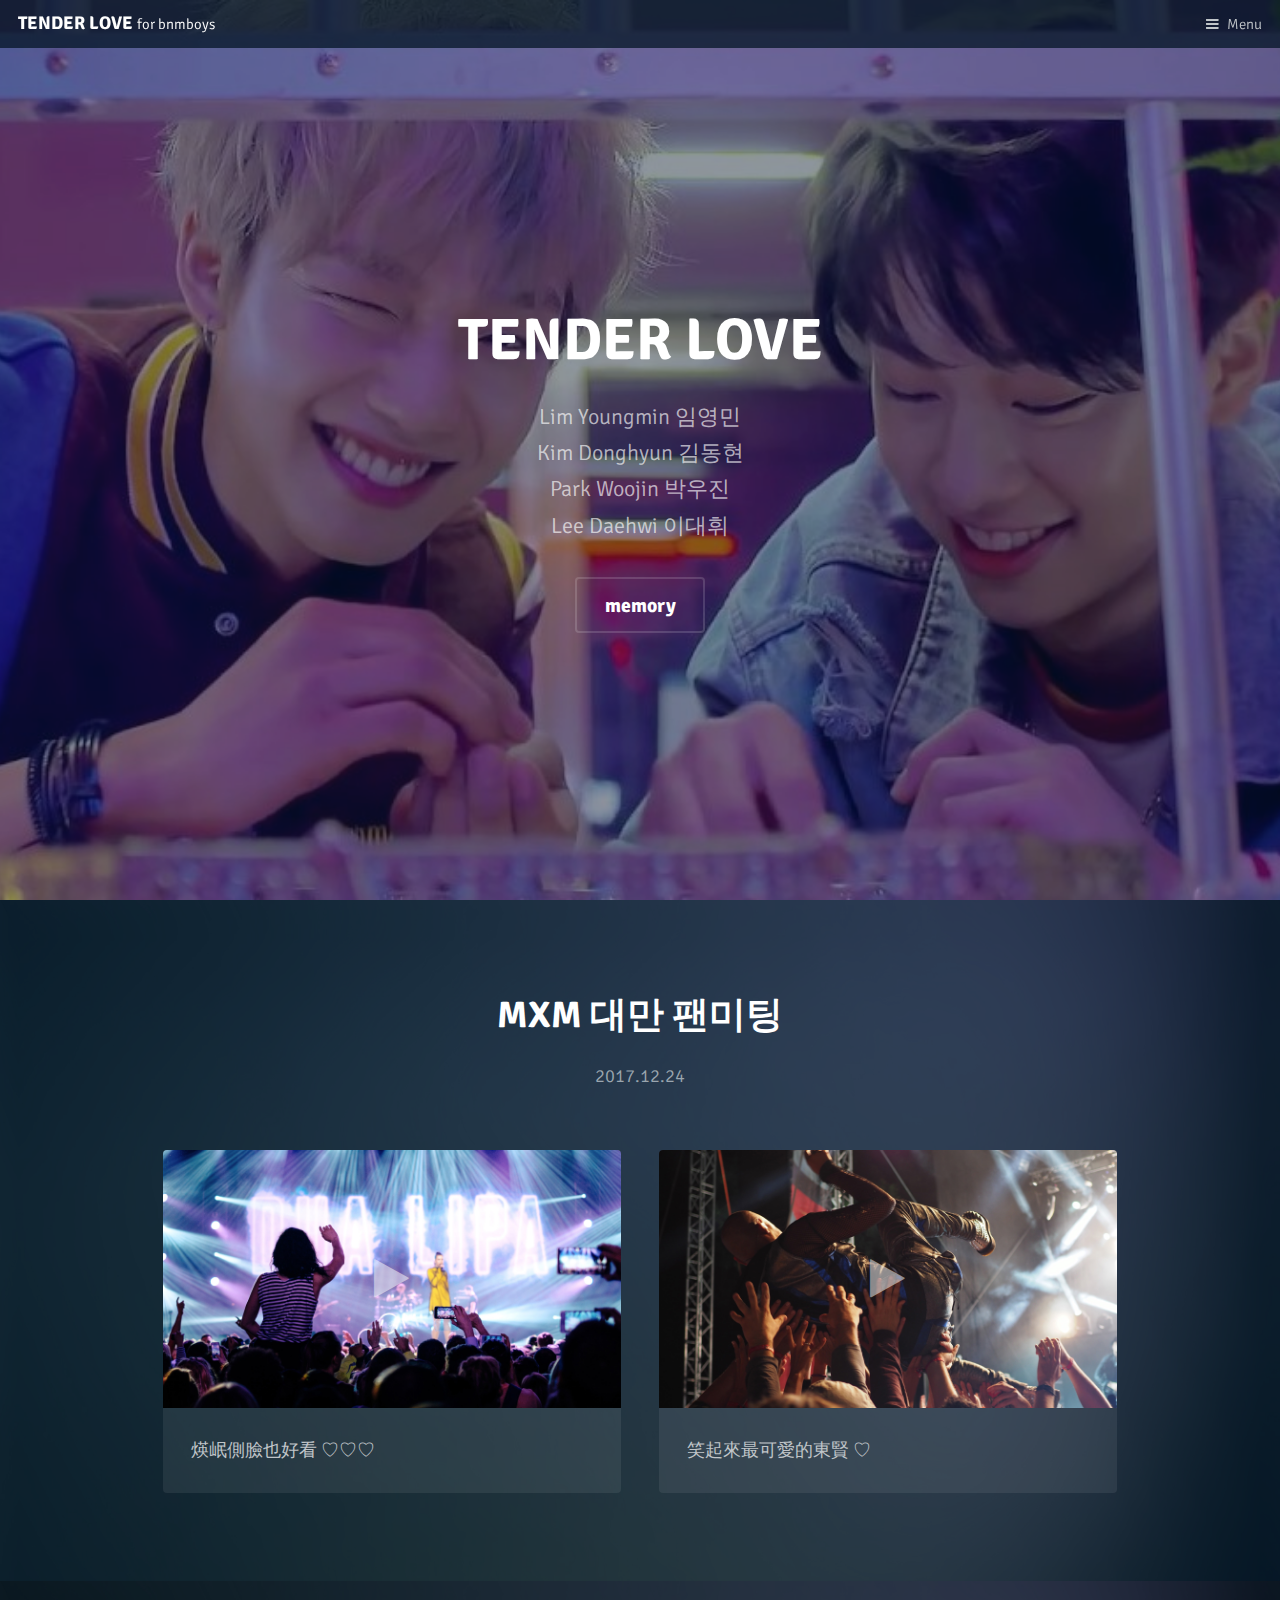
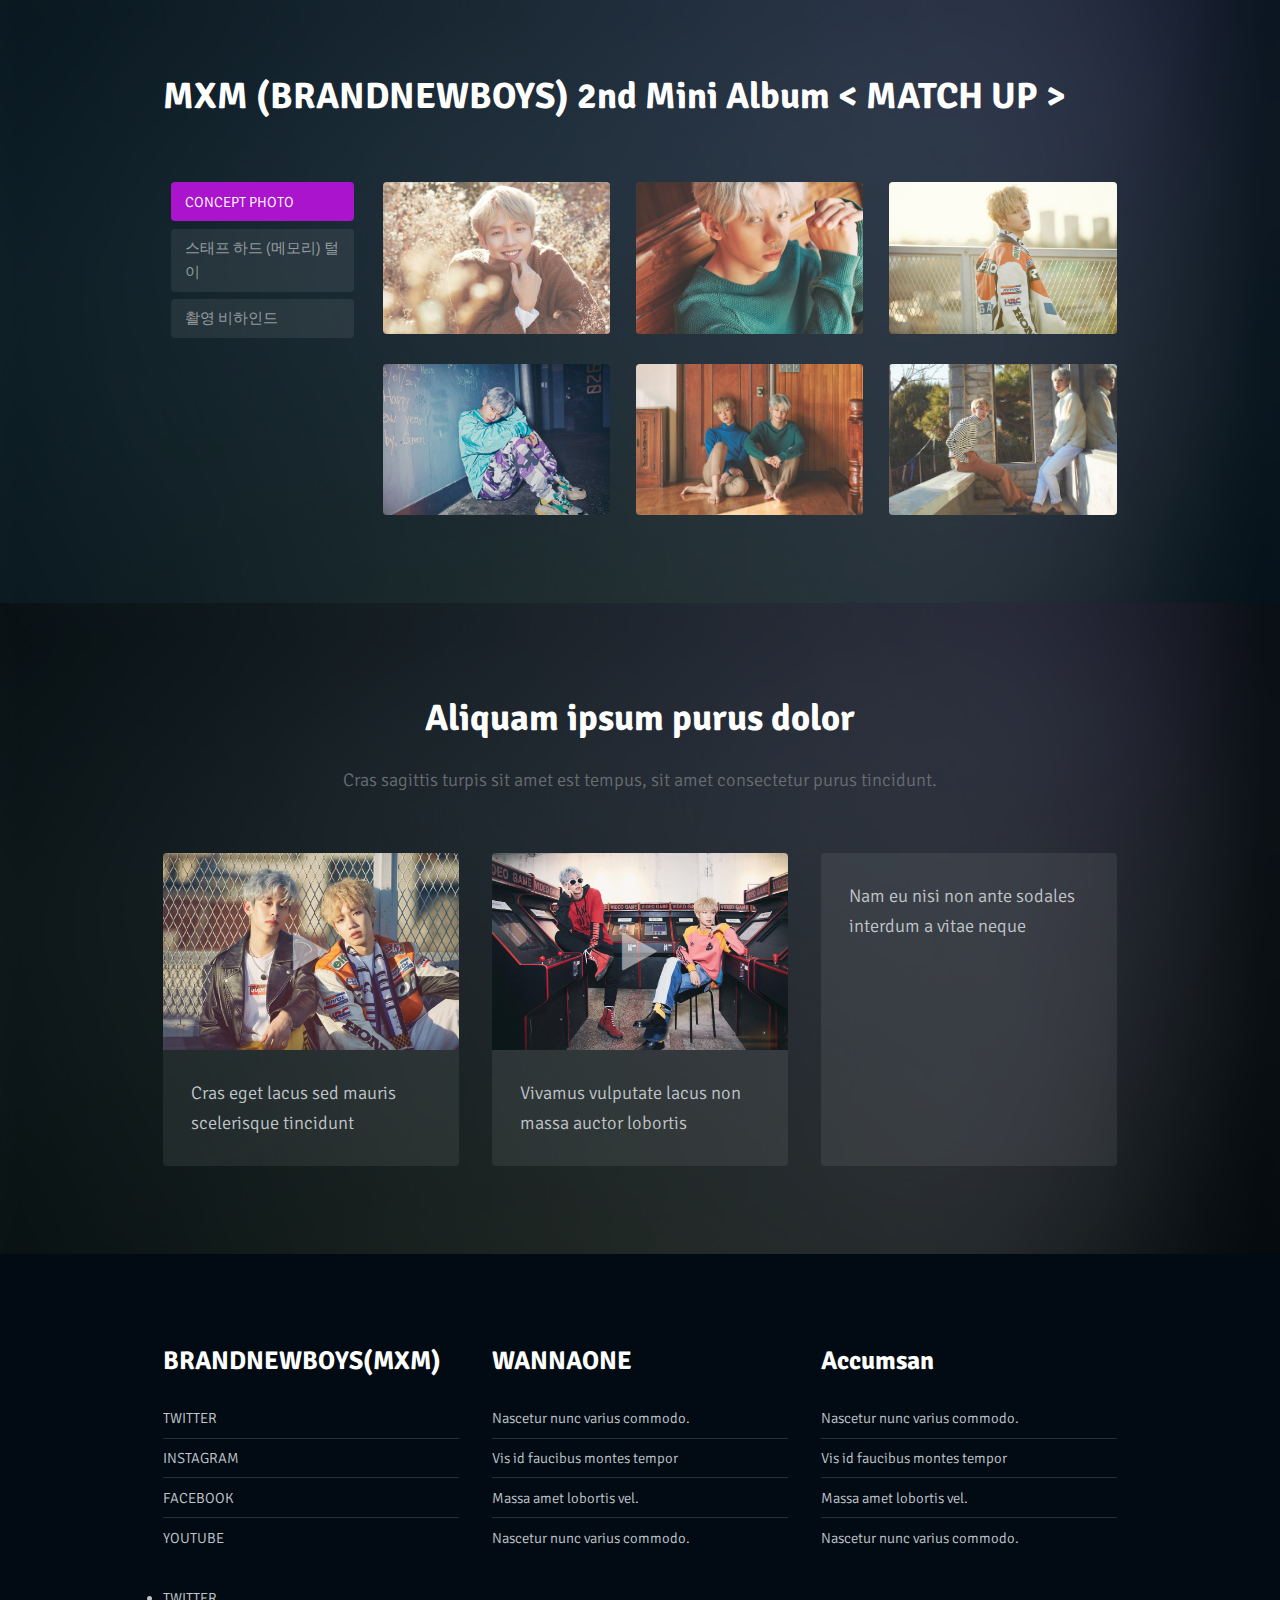
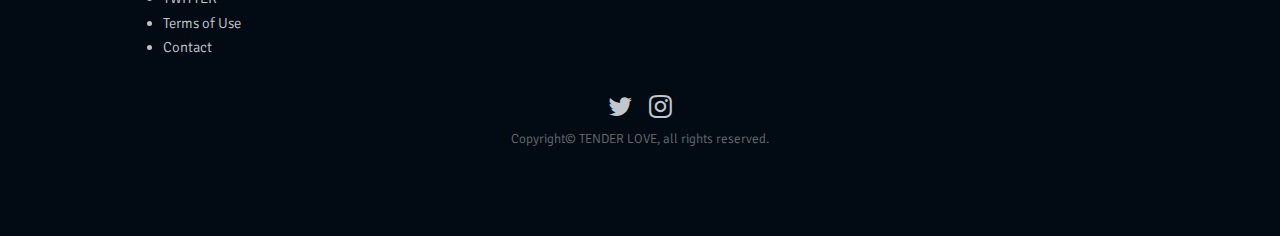
==== commit f2b23744: "ｏｋ" ====
--- a/index.html
+++ b/index.html
@@ -283,7 +283,7 @@
 													<div class="image fit">
 														<img src="images/pic23.jpg" alt="" />
 														<div class="arrow">
-															<div class="icon fa-play"></div>
+															
 														</div>
 													</div>
 													<a href="generic.html" class="link"><span>Click Me</span></a>
@@ -352,16 +352,23 @@
 				<div class="inner">
 					<div class="flex flex-3">
 						<div class="col">
-							<h3>Vestibullum</h3>
+							<h3>BRANDNEWBOYS(MXM)</h3>
 							<ul class="alt">
-								<li><a href="#">Nascetur nunc varius commodo.</a></li>
-								<li><a href="#">Vis id faucibus montes tempor</a></li>
-								<li><a href="#">Massa amet lobortis vel.</a></li>
-								<li><a href="#">Nascetur nunc varius commodo.</a></li>
+								<li><a href="#">TWITTER</a></li>
+								<li><a href="#">INSTAGRAM</a></li>
+								<li><a href="#">FACEBOOK</a></li>
+								<li><a href="#">YOUTUBE</a></li>
 							</ul>
+							<div id="submenu">
+                   
+                        <li><a href="https://twitter.com/bnmboysofficial">TWITTER</a></li>
+                        <li><a href="...">Terms of Use</a></li>
+                        <li><a href="...">Contact</a></li>
+                  
+                </div>
 						</div>
 						<div class="col">
-							<h3>Lobortis</h3>
+							<h3>WANNAONE</h3>
 							<ul class="alt">
 								<li><a href="#">Nascetur nunc varius commodo.</a></li>
 								<li><a href="#">Vis id faucibus montes tempor</a></li>
@@ -383,9 +390,9 @@
 				<div class="copyright">
 					<ul class="icons">
 						<li><a href="#" class="icon fa-twitter"><span class="label">Twitter</span></a></li>
-						<li><a href="#" class="icon fa-facebook"><span class="label">Facebook</span></a></li>
+				
 						<li><a href="#" class="icon fa-instagram"><span class="label">Instagram</span></a></li>
-						<li><a href="#" class="icon fa-snapchat"><span class="label">Snapchat</span></a></li>
+					
 					</ul>
 					Copyright&copy; TENDER LOVE, all rights reserved.
 				</div>
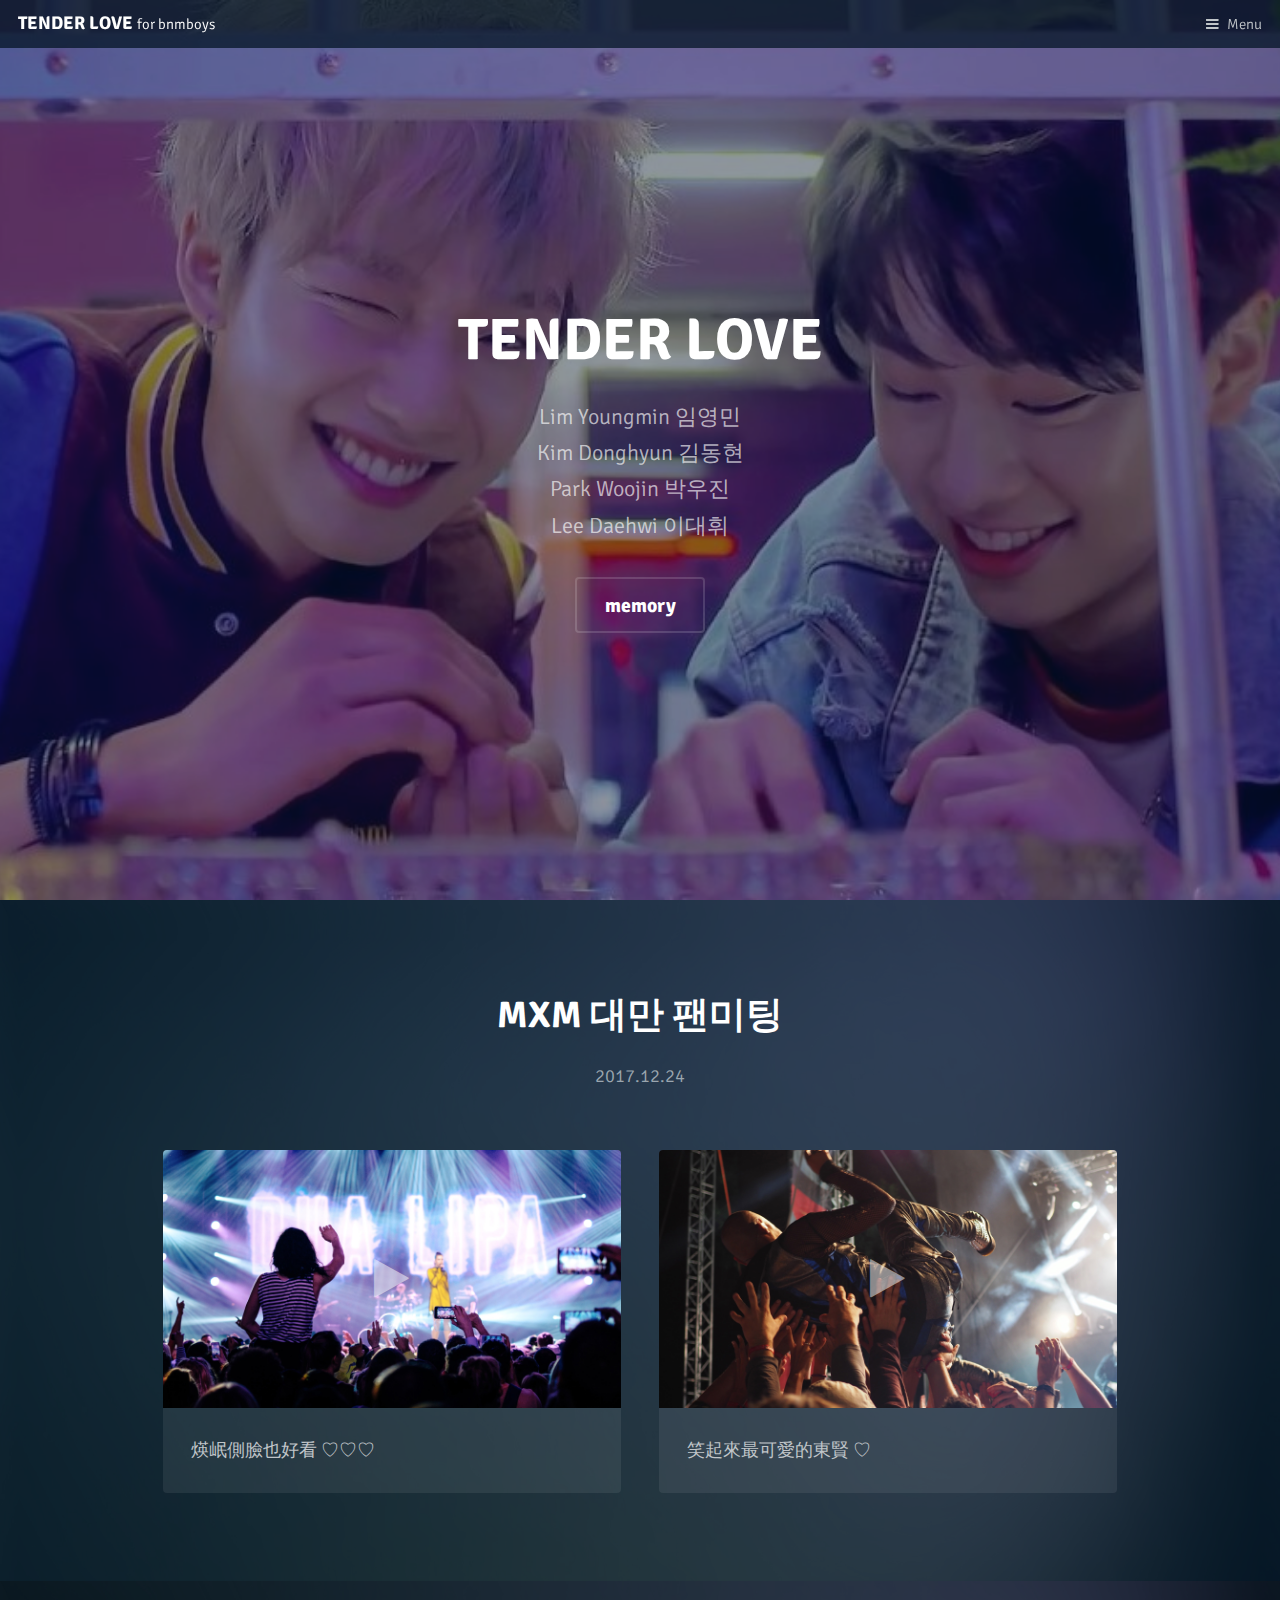
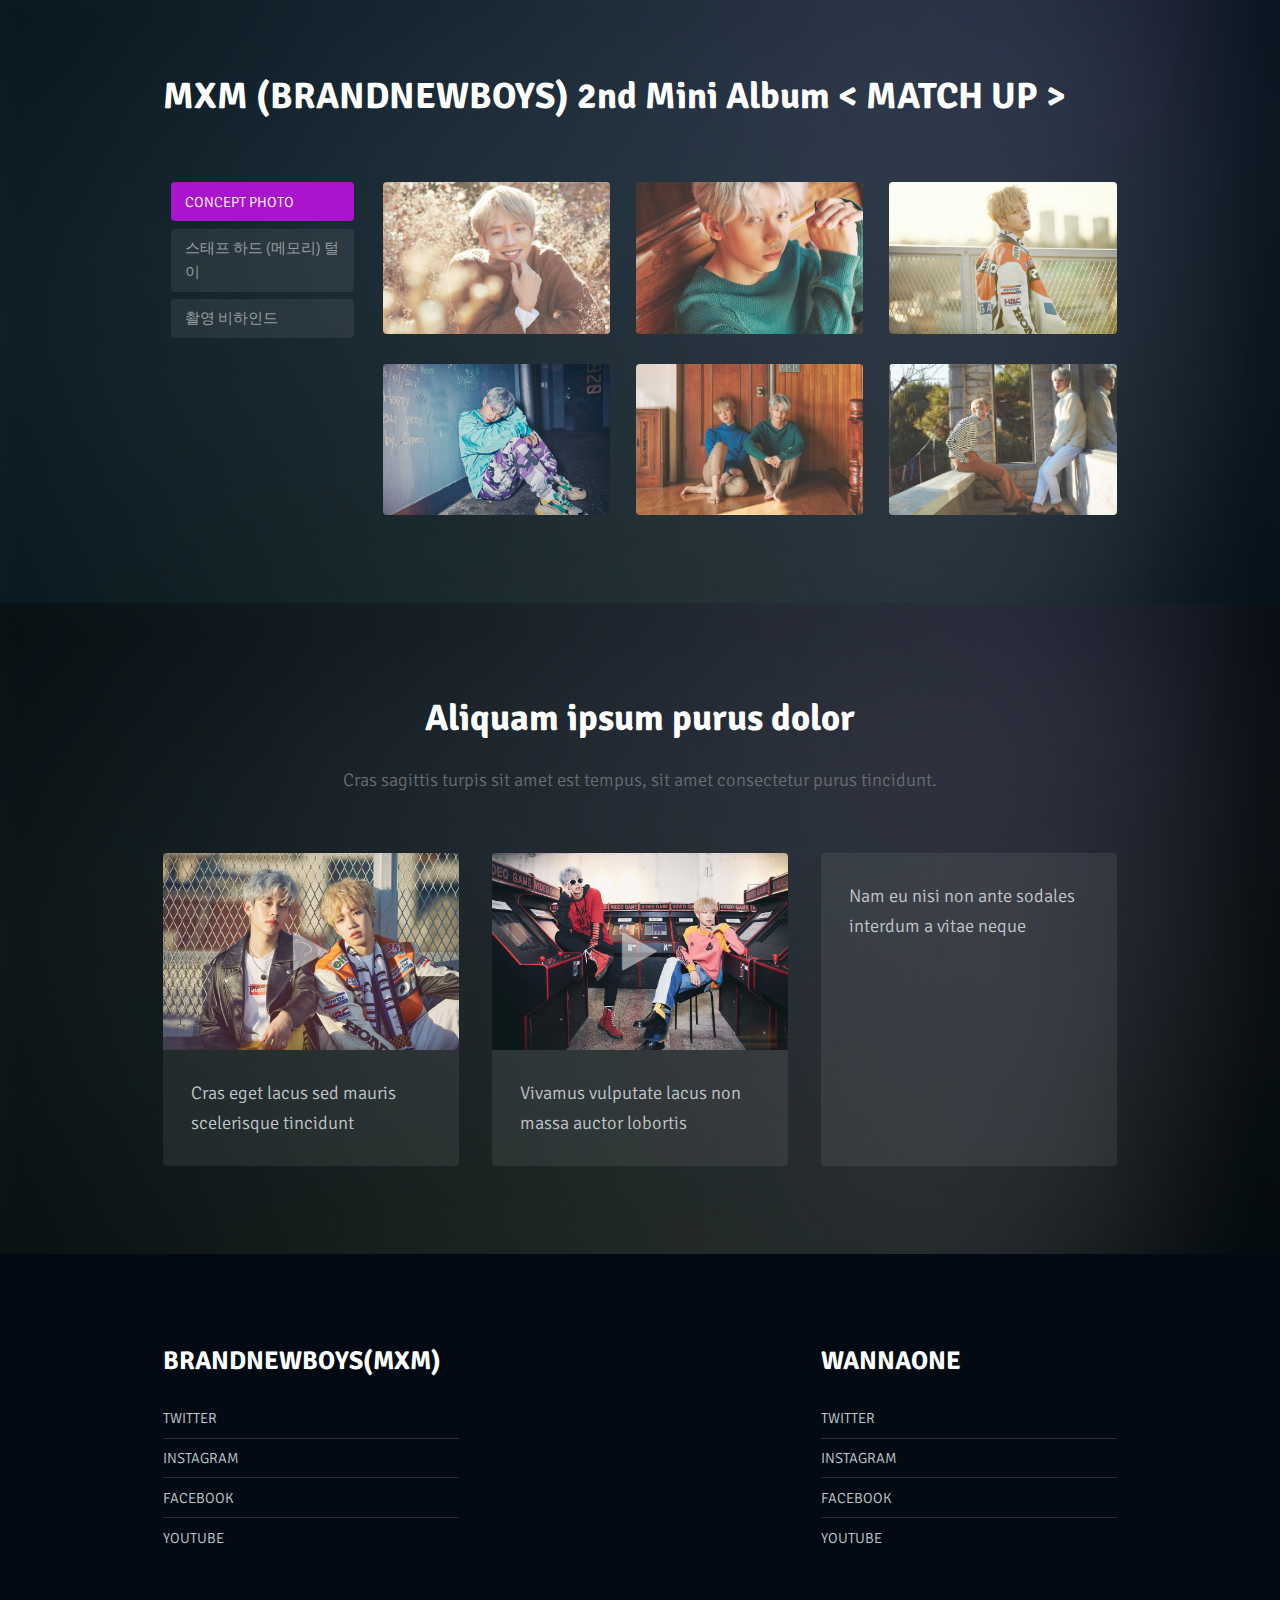
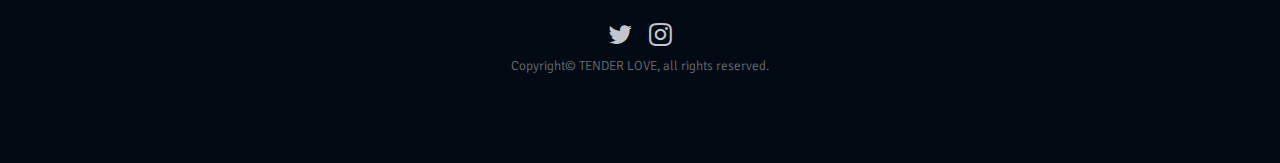
==== commit 703e8ad4: "ｏｋ" ====
--- a/index.html
+++ b/index.html
@@ -354,37 +354,23 @@
 						<div class="col">
 							<h3>BRANDNEWBOYS(MXM)</h3>
 							<ul class="alt">
-								<li><a href="#">TWITTER</a></li>
-								<li><a href="#">INSTAGRAM</a></li>
-								<li><a href="#">FACEBOOK</a></li>
-								<li><a href="#">YOUTUBE</a></li>
+								<li><a href="https://twitter.com/bnmboysofficial">TWITTER</a></li>
+								<li><a href="https://www.instagram.com/bnmboysofficial/">INSTAGRAM</a></li>
+								<li><a href="https://www.facebook.com/bnmboysofficial/">FACEBOOK</a></li>
+								<li><a href="https://www.youtube.com/channel/UCv1JYvsu-__rGWRE2ueYTcw">YOUTUBE</a></li>
 							</ul>
-							<div id="submenu">
-                   
-                        <li><a href="https://twitter.com/bnmboysofficial">TWITTER</a></li>
-                        <li><a href="...">Terms of Use</a></li>
-                        <li><a href="...">Contact</a></li>
-                  
-                </div>
-						</div>
+						
+					     </div>
 						<div class="col">
 							<h3>WANNAONE</h3>
 							<ul class="alt">
-								<li><a href="#">Nascetur nunc varius commodo.</a></li>
-								<li><a href="#">Vis id faucibus montes tempor</a></li>
-								<li><a href="#">Massa amet lobortis vel.</a></li>
-								<li><a href="#">Nascetur nunc varius commodo.</a></li>
+								<li><a href="https://twitter.com/WannaOne_twt">TWITTER</a></li>
+								<li><a href="https://www.instagram.com/wannaone.official/">INSTAGRAM</a></li>
+								<li><a href="https://www.facebook.com/WannaOne.official/">FACEBOOK</a></li>
+								<li><a href="https://www.youtube.com/playlist?list=PLcOf-jV0-p1hCu3fWKZc00nFBks4LVocp">YOUTUBE</a></li>
 							</ul>
 						</div>
-						<div class="col">
-							<h3>Accumsan</h3>
-							<ul class="alt">
-								<li><a href="#">Nascetur nunc varius commodo.</a></li>
-								<li><a href="#">Vis id faucibus montes tempor</a></li>
-								<li><a href="#">Massa amet lobortis vel.</a></li>
-								<li><a href="#">Nascetur nunc varius commodo.</a></li>
-							</ul>
-						</div>
+						
 					</div>
 				</div>
 				<div class="copyright">
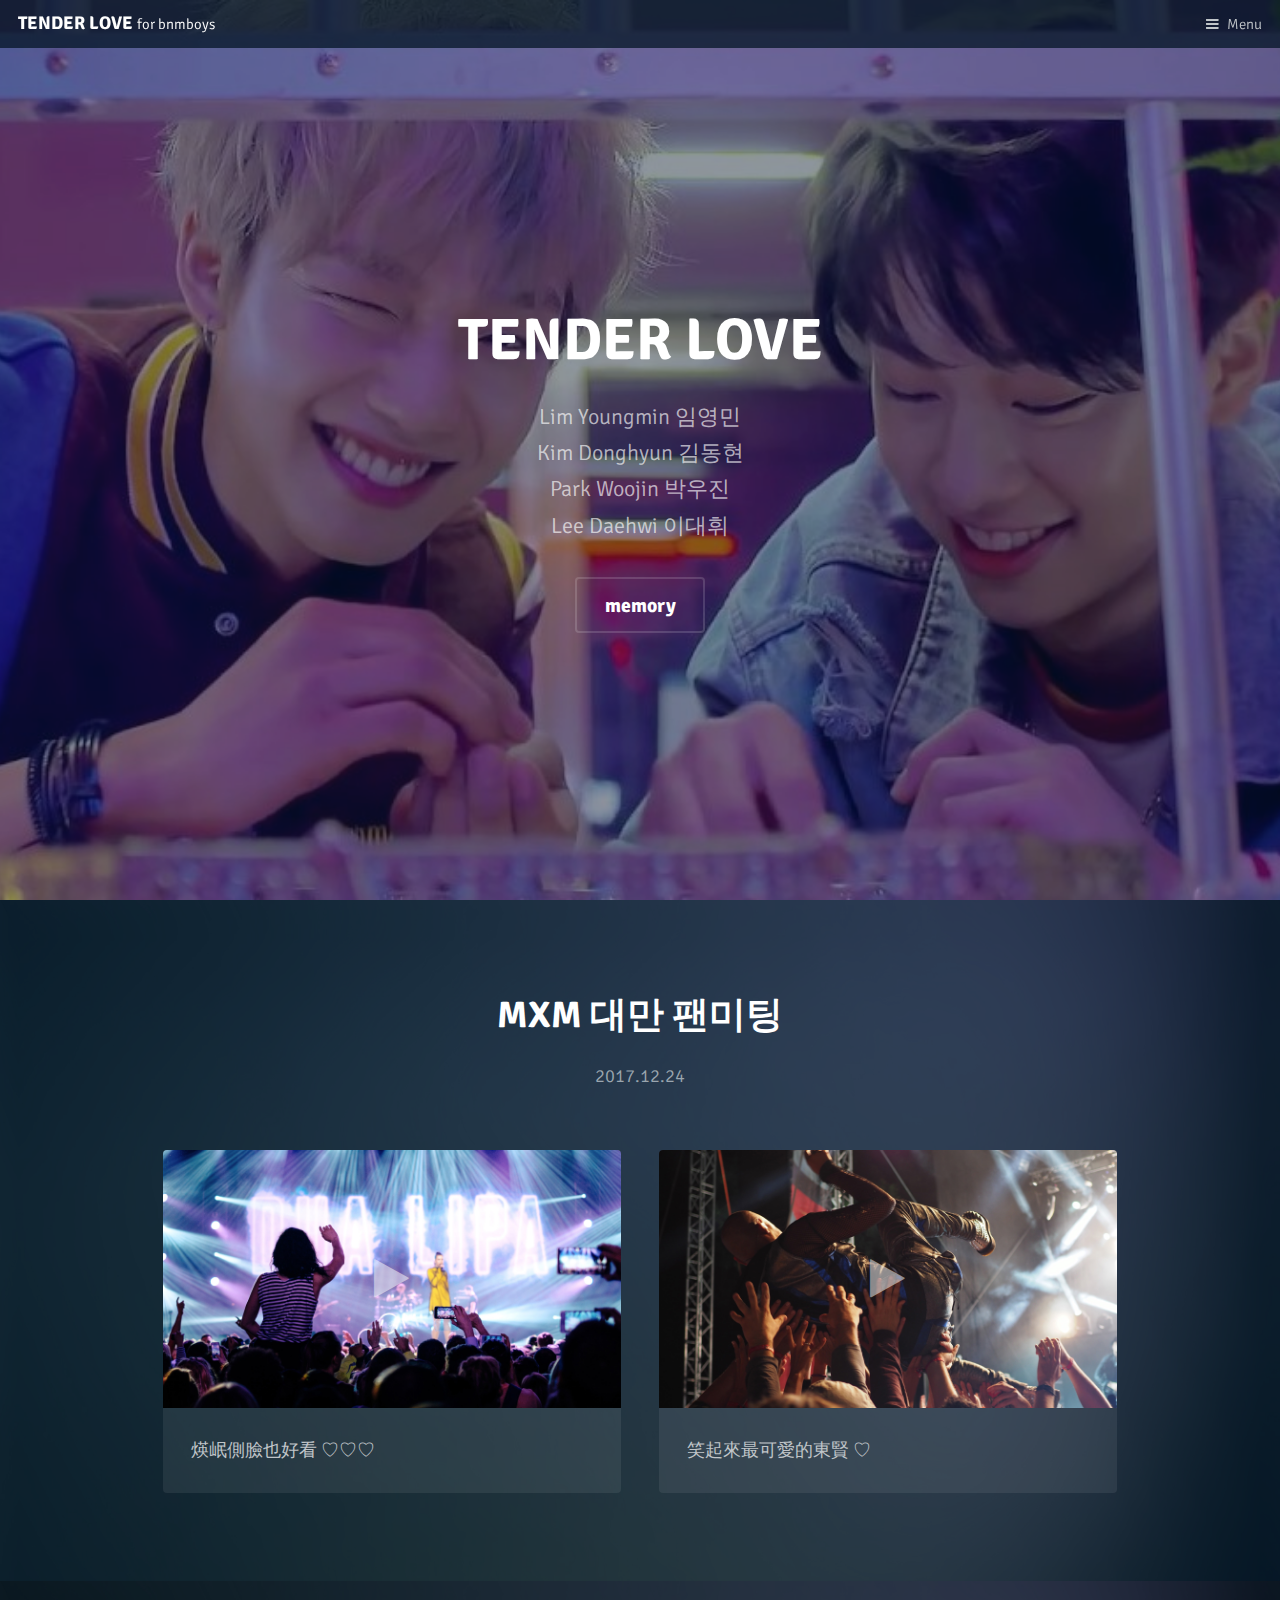
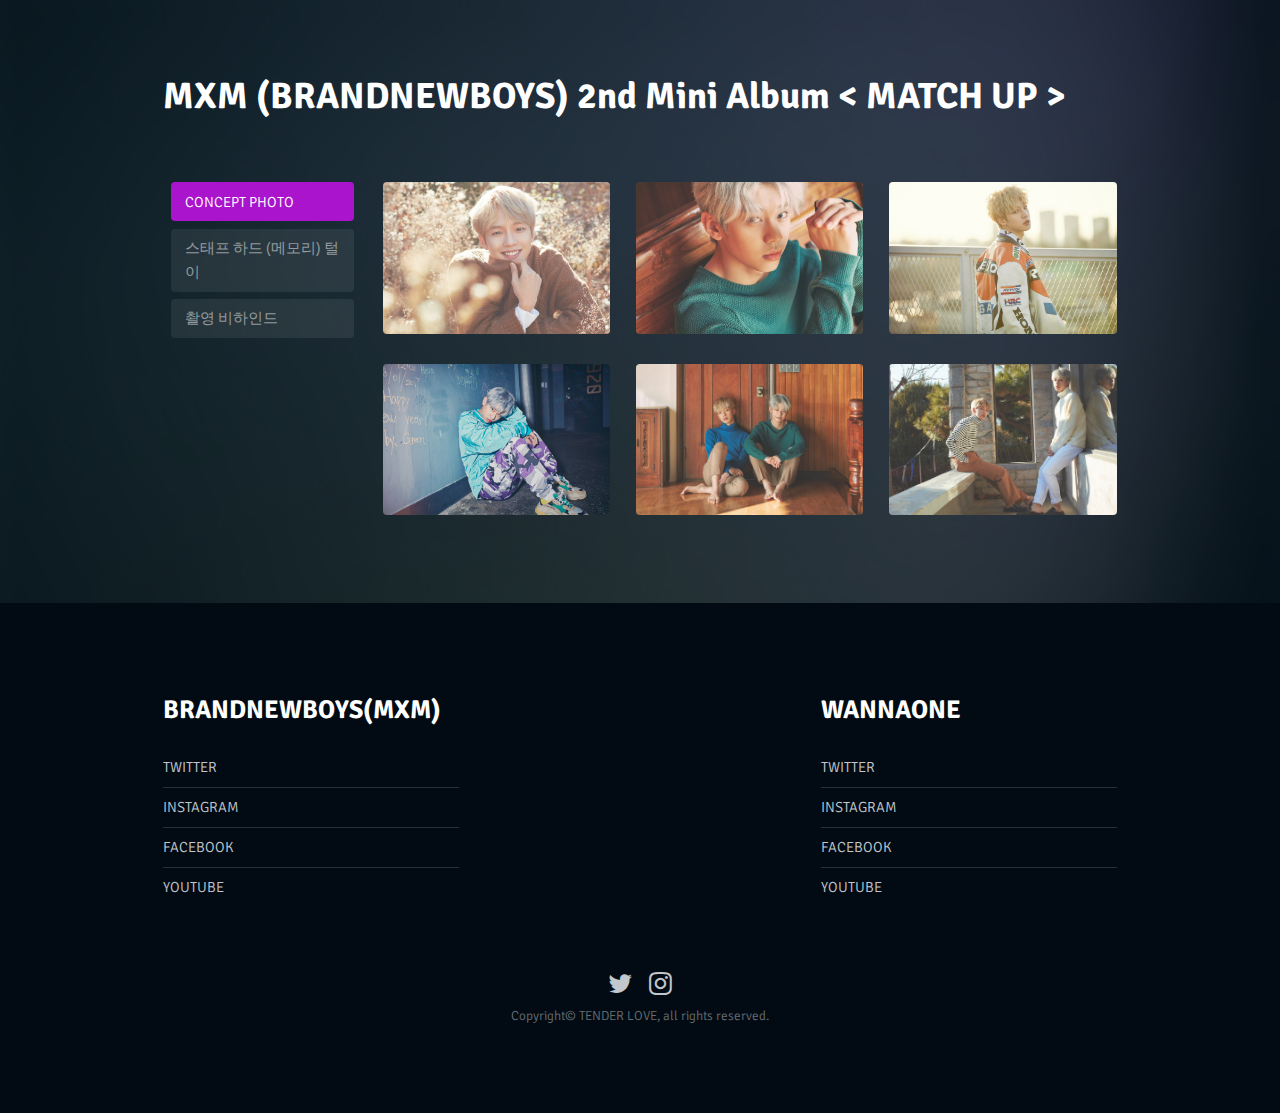
==== commit ab6f4de2: "ｏｋ" ====
--- a/index.html
+++ b/index.html
@@ -295,58 +295,7 @@
 					</div>
 				</section>
 
-			<!-- Three -->
-				<section class="wrapper ">
-					<div class="inner">
-						<header class="align-center">
-							<h2>Aliquam ipsum purus dolor</h2>
-							<p>Cras sagittis turpis sit amet est tempus, sit amet consectetur purus tincidunt.</p>
-						</header>
-
-						<!-- 3 Column Video Section -->
-							<div class="flex flex-3">
-								<div class="video col">
-									<div class="image fit">
-										<img src="images/pic09.jpg" alt="" />
-										<div class="arrow">
-											<div class="icon fa-play"></div>
-										</div>
-									</div>
-									<p class="caption">
-										Cras eget lacus sed mauris scelerisque tincidunt
-									</p>
-									<a href="generic.html" class="link"><span>Click Me</span></a>
-								</div>
-								<div class="video col">
-									<div class="image fit">
-										<img src="images/pic10.jpg" alt="" />
-										<div class="arrow">
-											<div class="icon fa-play"></div>
-										</div>
-									</div>
-									<p class="caption">
-										Vivamus vulputate lacus non massa auctor lobortis
-									</p>
-									<a href="generic.html" class="link"><span>Click Me</span></a>
-								</div>
-								<div class="video col">
-									<div class="image fit">
-										<img src="images/pic11.jpg" alt="" />
-										<div class="arrow">
-											<div class="icon fa-play"></div>
-										</div>
-									</div>
-									<p class="caption">
-										Nam eu nisi non ante sodales interdum a vitae neque
-									</p>
-									<a href="generic.html" class="link"><span>Click Me</span></a>
-								</div>
-							</div>
-					</div>
-				</section>
-
-			</div>
-
+			
 		<!-- Footer -->
 			<footer id="footer">
 				<div class="inner">
@@ -375,9 +324,9 @@
 				</div>
 				<div class="copyright">
 					<ul class="icons">
-						<li><a href="#" class="icon fa-twitter"><span class="label">Twitter</span></a></li>
+						<li><a href="https://twitter.com/tenderlove_bnm" class="icon fa-twitter"><span class="label">Twitter</span></a></li>
 				
-						<li><a href="#" class="icon fa-instagram"><span class="label">Instagram</span></a></li>
+						<li><a href="https://www.instagram.com/tenderlove_bnm/" class="icon fa-instagram"><span class="label">Instagram</span></a></li>
 					
 					</ul>
 					Copyright&copy; TENDER LOVE, all rights reserved.
